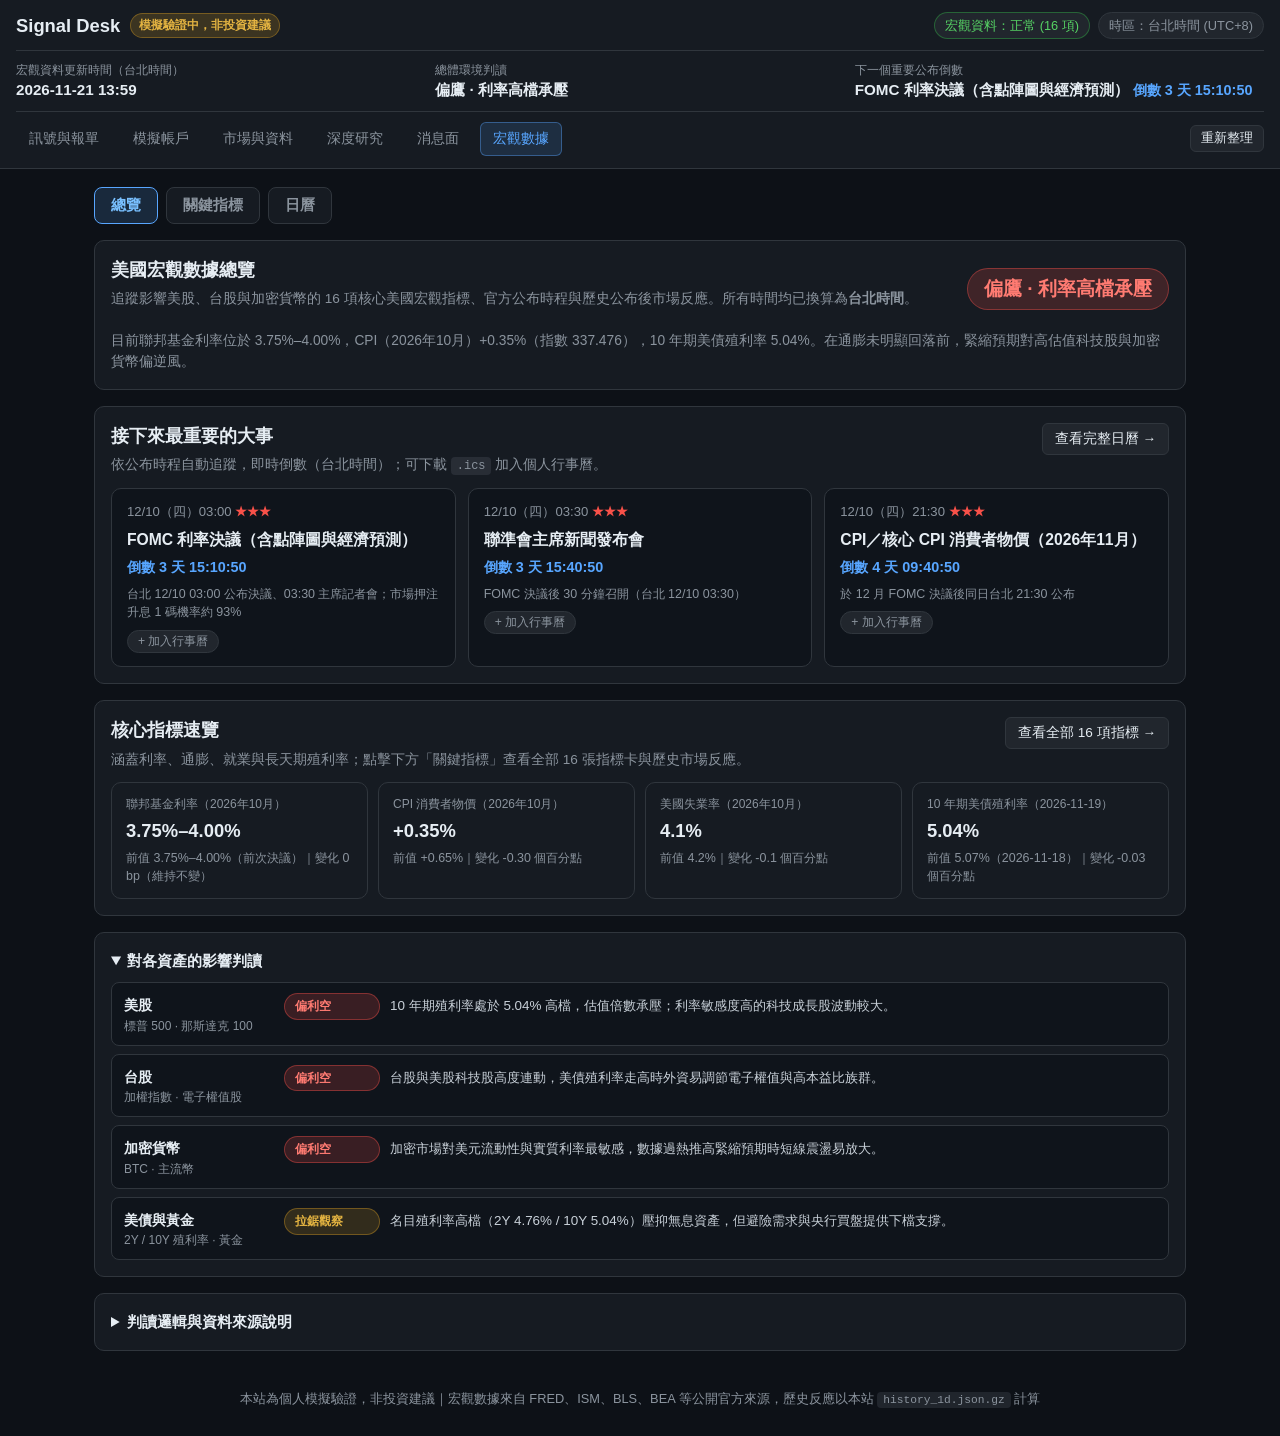
==== macro.html @ 31f98eb2 "feat(news): add trading news & on-chain/derivatives digest (#/news, v=20261121e)" ====
<!DOCTYPE html>
<html lang="zh-Hant">
<head>
  <meta charset="UTF-8" />
  <meta name="viewport" content="width=device-width, initial-scale=1.0" />
  <title>宏觀數據｜Signal Desk 報單網站</title>
  <link rel="stylesheet" href="./assets/style.css?v=20261121e" />
</head>
<body>
  <header class="topbar">
    <div class="topbar-row">
      <div class="brand">
        <a href="./index.html#/wall" class="brand-title">Signal Desk</a>
        <span class="badge badge-warn">模擬驗證中，非投資建議</span>
      </div>
      <div class="status-lights">
        <span id="macro-data-light" class="light light-neutral">宏觀資料：讀取中</span>
        <span class="light light-neutral">時區：台北時間 (UTC+8)</span>
      </div>
    </div>
    <div class="topbar-metrics">
      <div class="metric">
        <span class="metric-label">宏觀資料更新時間（台北時間）</span>
        <span id="macro-updated-at" class="metric-value">--</span>
      </div>
      <div class="metric">
        <span class="metric-label">總體環境判讀</span>
        <span id="macro-top-stance" class="metric-value">--</span>
      </div>
      <div class="metric">
        <span class="metric-label">下一個重要公布倒數</span>
        <span id="macro-top-next" class="metric-value">--</span>
      </div>
    </div>
    <nav class="main-nav" aria-label="主導覽">
      <a href="./index.html#/wall" class="nav-link">訊號與報單</a>
      <a href="./index.html#/account" class="nav-link">模擬帳戶</a>
      <a href="./index.html#/data" class="nav-link">市場與資料</a>
      <a href="./index.html#/research" class="nav-link">深度研究</a>
      <a href="./index.html#/news" class="nav-link">消息面</a>
      <a href="./macro.html" class="nav-link active">宏觀數據</a>
      <button id="macro-refresh-btn" class="btn btn-sm" type="button">重新整理</button>
    </nav>
  </header>

  <main class="container">
    <section id="macro-error-box" class="error-box hidden"></section>
    <section id="macro-updating-banner" class="alert-banner hidden"></section>

    <div class="macro-subtabs" id="macro-subtabs" role="tablist" aria-label="宏觀數據分頁">
      <button class="macro-subtab active" role="tab" data-macro-tab="overview" aria-selected="true" type="button">總覽</button>
      <button class="macro-subtab" role="tab" data-macro-tab="data" aria-selected="false" type="button">關鍵指標</button>
      <button class="macro-subtab" role="tab" data-macro-tab="calendar" aria-selected="false" type="button">日曆</button>
    </div>

    <!-- ================= 分頁 1：總覽 ================= -->
    <section id="macro-view-overview" class="macro-tab-view">
      <section class="card">
        <div class="macro-hero-stance">
          <div>
            <h1>美國宏觀數據總覽</h1>
            <p class="subtitle">追蹤影響美股、台股與加密貨幣的 16 項核心美國宏觀指標、官方公布時程與歷史公布後市場反應。所有時間均已換算為<strong>台北時間</strong>。</p>
          </div>
          <span id="macro-stance-badge" class="macro-pill-tag macro-stance-xl neut">讀取中</span>
        </div>
        <p id="macro-stance-desc" class="muted" style="margin:0;">正在載入最新宏觀數據...</p>
      </section>

      <section class="card">
        <div class="section-header">
          <div>
            <h2>接下來最重要的大事</h2>
            <p class="subtitle">依公布時程自動追蹤，即時倒數（台北時間）；可下載 <code>.ics</code> 加入個人行事曆。</p>
          </div>
          <button type="button" class="btn" id="macro-goto-calendar">查看完整日曆 →</button>
        </div>
        <div id="macro-overview-next-grid" class="macro-next-grid">
          <div class="empty-state">載入中...</div>
        </div>
      </section>

      <section class="card">
        <div class="section-header">
          <div>
            <h2>核心指標速覽</h2>
            <p class="subtitle">涵蓋利率、通膨、就業與長天期殖利率；點擊下方「關鍵指標」查看全部 16 張指標卡與歷史市場反應。</p>
          </div>
          <button type="button" class="btn" id="macro-goto-data">查看全部 16 項指標 →</button>
        </div>
        <div id="macro-overview-stats" class="summary-grid"></div>
      </section>

      <section class="card">
        <details class="macro-fold" open>
          <summary>對各資產的影響判讀</summary>
          <div id="macro-asset-impacts" class="macro-asset-list"></div>
        </details>
      </section>

      <section class="card">
        <details class="macro-fold">
          <summary>判讀邏輯與資料來源說明</summary>
          <div style="margin-top:10px; font-size:0.86rem; color:#c9d1d9; line-height:1.65;">
            <p style="margin:0 0 8px;">本頁紅／綠顏色邏輯與 <code>pandatracing</code> 一致：對風險資產（美股、台股、加密貨幣）而言，<strong>🔴 代表偏熱／偏鷹（升息或高利率壓力，偏利空）</strong>、<strong>🟢 代表溫和降溫／偏鴿（偏利多）</strong>、🟡 代表中性；市場漲跌幅統計表則維持 <strong>綠漲、紅跌</strong>。</p>
            <p style="margin:0 0 8px;">實際值由 GitHub Actions 每日更新（<code>daily.yml</code>），取自免 API Key 公開來源：FRED（聖路易斯聯儲 CSV）與 TradingEconomics 公開頁面（ISM PMI）；歷史市場反應使用本站 <code>data</code> 分支 <code>history_1d.json.gz</code> 約 10 年日線計算，不另抓外部行情。</p>
            <p style="margin:0;">預期值僅於具有可靠公開出處（TradingEconomics、Investing.com、WSJ、路透／道瓊調查、CME FedWatch）時顯示；無可靠來源者一律標示「無可靠預期值」，並改用「高於／低於前值」進行比較與統計。</p>
          </div>
        </details>
      </section>
    </section>

    <!-- ================= 分頁 2：關鍵指標 ================= -->
    <section id="macro-view-data" class="macro-tab-view hidden">
      <nav class="macro-jump-nav" aria-label="指標分類快速跳轉">
        <a href="#macro-sec-rates">利率（3）</a>
        <a href="#macro-sec-inflation">通膨（5）</a>
        <a href="#macro-sec-jobs">就業（4）</a>
        <a href="#macro-sec-growth">成長（4）</a>
      </nav>

      <section class="card" id="macro-sec-rates">
        <h2>利率（3 項）</h2>
        <p class="subtitle">聯邦基金利率目標區間與 2 年期／10 年期美債殖利率，決定全市場無風險資金成本與估值折現率。</p>
        <div id="macro-grid-rates" class="macro-card-grid"></div>
      </section>

      <section class="card" id="macro-sec-inflation">
        <h2>通膨（5 項）</h2>
        <p class="subtitle">CPI、核心 CPI、PCE、核心 PCE 與 PPI；走勢圖顯示近 24 個月環比 %，數字越接近 0 代表漲勢越收斂。</p>
        <div id="macro-grid-inflation" class="macro-card-grid"></div>
      </section>

      <section class="card" id="macro-sec-jobs">
        <h2>就業（4 項）</h2>
        <p class="subtitle">非農就業新增、失業率、平均時薪與每週初領失業金人數；高利率環境關注就業是否「有序降溫」。</p>
        <div id="macro-grid-jobs" class="macro-card-grid"></div>
      </section>

      <section class="card" id="macro-sec-growth">
        <h2>成長（4 項）</h2>
        <p class="subtitle">GDP 年化季增率、ISM 製造業／服務業 PMI 與零售銷售，衡量美國內需動能與景氣溫度。</p>
        <div id="macro-grid-growth" class="macro-card-grid"></div>
      </section>
    </section>

    <!-- ================= 分頁 3：日曆 ================= -->
    <section id="macro-view-calendar" class="macro-tab-view hidden">
      <div id="macro-cal-hero" class="macro-cal-hero">
        <div>
          <div class="macro-cal-hero-k">下一個重要公布事件（台北時間）</div>
          <div class="macro-cal-hero-title">載入中...</div>
          <div class="muted">載入中...</div>
        </div>
      </div>

      <section class="card">
        <div class="macro-cal-controls">
          <div class="macro-seg" id="macro-cal-range-tabs" role="group" aria-label="未來公布區間">
            <button type="button" class="macro-seg-btn active" data-range="week2">本週與下週</button>
            <button type="button" class="macro-seg-btn" data-range="this_week">本週</button>
            <button type="button" class="macro-seg-btn" data-range="next_week">下週</button>
            <button type="button" class="macro-seg-btn" data-range="60d">未來 60 天</button>
          </div>
          <div class="macro-cal-selects">
            <select id="macro-cal-stars" aria-label="重要程度篩選">
              <option value="3" selected>僅顯示 ★★★（預設）</option>
              <option value="all">全部重要程度</option>
            </select>
            <select id="macro-cal-indicator" aria-label="指標篩選">
              <option value="all" selected>全部指標</option>
            </select>
          </div>
        </div>
      </section>

      <section class="card">
        <div class="section-header">
          <div>
            <h2>即將公布（<span id="macro-cal-up-label">本週與下週</span>）</h2>
            <p class="subtitle">預設只顯示「本週」與「下週」的 ★★★ 重要事件，避免一次展開 60 天造成資訊過載；可用上方分段按鈕切換。</p>
          </div>
          <span id="macro-cal-up-count" class="badge badge-warn">0 筆</span>
        </div>
        <div id="macro-cal-upcoming-list" class="macro-cal-list"></div>
      </section>

      <section class="card">
        <div class="section-header">
          <div>
            <h2>已公布紀錄（<span id="macro-cal-past-label">最近 7 天</span>）</h2>
            <p class="subtitle">預設只列最近 7 天，每筆精簡顯示實際 vs 預期／前值與那指／台股／BTC 反應色塊；點一下可展開細節，或用右側選單往前翻最多一年。</p>
          </div>
          <div class="macro-cal-selects">
            <select id="macro-cal-past-month" aria-label="過去月份篩選">
              <option value="recent7" selected>最近 7 天（預設）</option>
            </select>
          </div>
        </div>
        <div id="macro-cal-past-list" class="macro-cal-list"></div>
      </section>

      <section class="card">
        <div class="note-box" style="margin-top:0;">
          <strong>台北時間與美國冬令／夏令時換算說明：</strong>
          <ul style="margin:6px 0 0; padding-left:18px;">
            <li><strong>美國夏令時（EDT，3 月第 2 個週日～11 月第 1 個週日）：</strong>美東 08:30 ＝ 台北 <strong>20:30</strong>；美東 10:00 ＝ 台北 <strong>22:00</strong>；FOMC 美東 14:00 ＝ 台北次日 <strong>02:00</strong>。</li>
            <li><strong>美國冬令時（EST，11 月第 1 個週日～次年 3 月第 2 個週日）：</strong>美東 08:30 ＝ 台北 <strong>21:30</strong>；美東 10:00 ＝ 台北 <strong>23:00</strong>；FOMC 美東 14:00 ＝ 台北次日 <strong>03:00</strong>。</li>
            <li>本頁時程由 <code>config/macro_calendar.yaml</code> 依 BLS、BEA、聯準會 FOMC、普查局、勞工部與 ISM 官方時程自動轉換，完整處理冬令／夏令切換。</li>
          </ul>
        </div>
      </section>
    </section>
  </main>

  <!-- ================= 彈窗：過去最多 24 次公布後市場怎麼走 ================= -->
  <div id="macro-hist-modal-backdrop" class="macro-modal-backdrop hidden" role="presentation">
    <div class="macro-modal" role="dialog" aria-modal="true" aria-labelledby="macro-hist-modal-title">
      <div class="macro-modal-head">
        <div id="macro-hist-modal-title" class="macro-modal-title">過去公布後市場怎麼走</div>
        <button id="macro-hist-modal-close" class="macro-modal-close" type="button" aria-label="關閉">✕</button>
      </div>
      <div id="macro-hist-modal-body" class="macro-modal-body"></div>
    </div>
  </div>

  <footer class="footer">
    本站為個人模擬驗證，非投資建議｜宏觀數據來自 FRED、ISM、BLS、BEA 等公開官方來源，歷史反應以本站 <code>history_1d.json.gz</code> 計算
  </footer>

  <script src="./assets/config.js?v=20261121e"></script>
  <script src="./assets/macro.js?v=20261121e"></script>
</body>
</html>
---- assets/style.css ----
:root {
  --bg: #0d1117;
  --surface: #161b22;
  --border: #30363d;
  --text: #e6edf3;
  --muted: #8b949e;
  --ok: #2ea043;
  --warn: #d29922;
  --danger: #f85149;
  --accent: #58a6ff;
}

* {
  box-sizing: border-box;
}

body {
  margin: 0;
  font-family: -apple-system, BlinkMacSystemFont, "Segoe UI", "Noto Sans TC", sans-serif;
  background-color: var(--bg);
  color: var(--text);
  line-height: 1.5;
}

code {
  background: rgba(110, 118, 129, 0.2);
  padding: 2px 6px;
  border-radius: 4px;
  font-size: 0.88em;
}

.topbar {
  background: var(--surface);
  border-bottom: 1px solid var(--border);
  padding: 12px 16px;
  position: sticky;
  top: 0;
  z-index: 10;
}

.topbar-row {
  display: flex;
  flex-wrap: wrap;
  justify-content: space-between;
  align-items: center;
  gap: 10px;
}

.brand {
  display: flex;
  align-items: center;
  gap: 10px;
  flex-wrap: wrap;
}

.brand-title {
  font-size: 1.15rem;
  font-weight: 700;
}

.badge {
  display: inline-block;
  padding: 2px 8px;
  border-radius: 999px;
  font-size: 0.78rem;
  font-weight: 600;
}

.badge-warn {
  background: rgba(210, 153, 34, 0.2);
  color: #e3b341;
  border: 1px solid rgba(210, 153, 34, 0.4);
}

.status-lights {
  display: flex;
  flex-wrap: wrap;
  gap: 8px;
}

.light {
  font-size: 0.8rem;
  padding: 3px 10px;
  border-radius: 999px;
  border: 1px solid var(--border);
  background: #21262d;
}

.light-ok {
  border-color: rgba(46, 160, 67, 0.5);
  color: #56d364;
}

.light-warn {
  border-color: rgba(210, 153, 34, 0.5);
  color: #e3b341;
}

.light-danger {
  border-color: rgba(248, 81, 73, 0.5);
  color: #ff7b72;
}

.light-neutral {
  color: var(--muted);
}

.topbar-metrics {
  display: grid;
  grid-template-columns: repeat(auto-fit, minmax(150px, 1fr));
  gap: 10px;
  margin-top: 10px;
  padding-top: 10px;
  border-top: 1px solid var(--border);
}

.metric {
  display: flex;
  flex-direction: column;
}

.metric-label {
  font-size: 0.75rem;
  color: var(--muted);
}

.metric-value {
  font-size: 0.95rem;
  font-weight: 600;
}

.alert-banner {
  margin-top: 10px;
  padding: 8px 12px;
  border-radius: 6px;
  background: rgba(210, 153, 34, 0.15);
  border: 1px solid rgba(210, 153, 34, 0.4);
  color: #e3b341;
  font-size: 0.88rem;
}

.alert-danger {
  background: rgba(248, 81, 73, 0.15);
  border-color: rgba(248, 81, 73, 0.4);
  color: #ff7b72;
}

.hidden {
  display: none !important;
}

.container {
  max-width: 1120px;
  margin: 18px auto;
  padding: 0 14px;
  display: flex;
  flex-direction: column;
  gap: 16px;
}

.card {
  background: var(--surface);
  border: 1px solid var(--border);
  border-radius: 10px;
  padding: 16px;
}

.section-header {
  display: flex;
  justify-content: space-between;
  align-items: flex-start;
  gap: 12px;
  flex-wrap: wrap;
}

h1, h2 {
  margin: 0 0 6px 0;
  font-size: 1.1rem;
}

.subtitle {
  margin: 0 0 12px 0;
  font-size: 0.85rem;
  color: var(--muted);
}

.btn {
  background: #21262d;
  color: var(--text);
  border: 1px solid var(--border);
  border-radius: 6px;
  padding: 6px 12px;
  font-size: 0.85rem;
  cursor: pointer;
}

.btn:hover {
  border-color: var(--accent);
}

.filter-tabs,
.tabs {
  display: flex;
  gap: 8px;
  flex-wrap: wrap;
  margin-bottom: 12px;
}

.account-subtabs {
  margin-bottom: 14px;
}

.tab {
  display: inline-flex;
  align-items: center;
  text-decoration: none;
  background: transparent;
  color: var(--muted);
  border: 1px solid var(--border);
  border-radius: 6px;
  padding: 5px 12px;
  font-size: 0.85rem;
  cursor: pointer;
}

.tab.active {
  background: rgba(88, 166, 255, 0.15);
  color: var(--accent);
  border-color: var(--accent);
}

.table-wrap {
  overflow-x: auto;
}

.data-table {
  width: 100%;
  border-collapse: collapse;
  font-size: 0.86rem;
}

.data-table th,
.data-table td {
  padding: 9px 10px;
  border-bottom: 1px solid var(--border);
  text-align: left;
  white-space: nowrap;
}

.data-table th {
  color: var(--muted);
  font-weight: 600;
}

.pill {
  display: inline-block;
  padding: 2px 7px;
  border-radius: 4px;
  font-size: 0.76rem;
  font-weight: 600;
}

.pill-ok {
  background: rgba(46, 160, 67, 0.2);
  color: #56d364;
}

.pill-warn {
  background: rgba(210, 153, 34, 0.2);
  color: #e3b341;
}

.pill-fail {
  background: rgba(248, 81, 73, 0.2);
  color: #ff7b72;
}

.pill-live {
  background: rgba(88, 166, 255, 0.16);
  color: #79c0ff;
}

.chg-up {
  color: #56d364;
  font-weight: 600;
}

.chg-down {
  color: #ff7b72;
  font-weight: 600;
}

.error-box {
  background: rgba(248, 81, 73, 0.12);
  border: 1px solid rgba(248, 81, 73, 0.45);
  color: #ff7b72;
  padding: 12px 14px;
  border-radius: 8px;
  font-size: 0.9rem;
}

.muted {
  color: var(--muted);
  font-size: 0.86rem;
}

.center {
  text-align: center !important;
}

.footer {
  text-align: center;
  color: var(--muted);
  font-size: 0.8rem;
  padding: 20px 14px 28px;
}

.brand-title {
  color: var(--text);
  text-decoration: none;
}

.main-nav {
  display: flex;
  flex-wrap: wrap;
  align-items: center;
  gap: 8px;
  margin-top: 10px;
  padding-top: 10px;
  border-top: 1px solid var(--border);
}

.nav-link {
  color: var(--muted);
  text-decoration: none;
  padding: 5px 12px;
  border-radius: 6px;
  font-size: 0.88rem;
  border: 1px solid transparent;
}

.nav-link.active {
  color: var(--accent);
  background: rgba(88, 166, 255, 0.14);
  border-color: rgba(88, 166, 255, 0.4);
}

.btn-sm {
  margin-left: auto;
  padding: 4px 10px;
  font-size: 0.8rem;
}

.summary-grid {
  display: grid;
  grid-template-columns: repeat(auto-fit, minmax(150px, 1fr));
  gap: 10px;
}

.summary-card {
  background: var(--surface);
  border: 1px solid var(--border);
  border-radius: 10px;
  padding: 12px 14px;
  display: flex;
  flex-direction: column;
  gap: 4px;
}

.summary-val {
  font-size: 1.15rem;
  font-weight: 700;
}

.filter-controls {
  display: flex;
  flex-wrap: wrap;
  gap: 8px;
  margin-bottom: 14px;
}

.filter-controls select,
.filter-controls input {
  background: var(--bg);
  color: var(--text);
  border: 1px solid var(--border);
  border-radius: 6px;
  padding: 6px 10px;
  font-size: 0.85rem;
}

.signal-grid {
  display: grid;
  grid-template-columns: repeat(auto-fill, minmax(310px, 1fr));
  gap: 14px;
  align-items: start;
}

.signal-card {
  background: #0f141b;
  border: 1px solid var(--border);
  border-radius: 10px;
  padding: 14px;
  display: flex;
  flex-direction: column;
  gap: 10px;
}

.signal-card-head {
  display: flex;
  justify-content: space-between;
  align-items: flex-start;
  gap: 8px;
}

.signal-card-title {
  font-size: 1rem;
  font-weight: 700;
}

.signal-card-compact {
  cursor: pointer;
  display: flex;
  flex-direction: column;
  gap: 8px;
}

.signal-compact-head {
  display: flex;
  justify-content: space-between;
  align-items: flex-start;
  gap: 8px;
  flex-wrap: wrap;
}

.signal-compact-title {
  display: flex;
  align-items: center;
  flex-wrap: wrap;
  gap: 6px;
  font-size: 1rem;
  font-weight: 700;
}

.signal-compact-badges {
  display: flex;
  align-items: center;
  flex-wrap: wrap;
  gap: 6px;
}

.signal-compact-reason {
  font-size: 0.84rem;
  line-height: 1.45;
  word-break: break-word;
}

.signal-compact-kv {
  display: grid;
  grid-template-columns: 1fr 1fr;
  gap: 6px 10px;
  font-size: 0.85rem;
}

.signal-compact-kv-wide {
  grid-column: 1 / -1;
}

.signal-card-details {
  display: none;
  flex-direction: column;
  gap: 10px;
  padding-top: 10px;
  border-top: 1px dashed var(--border);
}

.signal-card.expanded .signal-card-details {
  display: flex;
}

.pill-neutral {
  background: rgba(139, 148, 158, 0.16);
  color: var(--muted);
  border: 1px solid rgba(139, 148, 158, 0.35);
}

.signal-kv {
  display: grid;
  grid-template-columns: 1fr 1fr;
  gap: 6px 10px;
  font-size: 0.83rem;
}

.live-box {
  background: rgba(88, 166, 255, 0.08);
  border: 1px solid rgba(88, 166, 255, 0.25);
  border-radius: 8px;
  padding: 8px 10px;
  font-size: 0.82rem;
}

.card-actions {
  display: flex;
  gap: 8px;
  flex-wrap: wrap;
  margin-top: 4px;
}

.btn-primary {
  background: rgba(88, 166, 255, 0.18);
  border-color: rgba(88, 166, 255, 0.5);
  color: #79c0ff;
  text-decoration: none;
  display: inline-flex;
  align-items: center;
}

.empty-state {
  grid-column: 1 / -1;
  text-align: center;
  color: var(--muted);
  padding: 28px 14px;
  border: 1px dashed var(--border);
  border-radius: 8px;
}

.chart-container {
  width: 100%;
  height: 360px;
  border: 1px solid var(--border);
  border-radius: 8px;
  overflow: hidden;
  background: #0d1117;
}

.timeline {
  list-style: none;
  padding: 0;
  margin: 0;
  display: flex;
  flex-direction: column;
  gap: 10px;
}

.timeline-item {
  border-left: 2px solid var(--accent);
  padding-left: 12px;
  font-size: 0.86rem;
}

@media (max-width: 640px) {
  .main-nav {
    flex-wrap: nowrap;
    overflow-x: auto;
    -webkit-overflow-scrolling: touch;
    scrollbar-width: none;
  }
  .main-nav::-webkit-scrollbar {
    display: none;
  }
  .main-nav .nav-link,
  .main-nav .btn-sm {
    flex: 0 0 auto;
    white-space: nowrap;
  }
  .signal-grid,
  .simple-grid {
    grid-template-columns: 1fr;
  }
  .signal-kv,
  .signal-compact-kv {
    grid-template-columns: 1fr;
  }
  .chart-container {
    height: 280px;
  }
  .data-table.mobile-cards,
  .data-table.mobile-cards tbody {
    display: block;
    width: 100%;
  }
  .data-table.mobile-cards thead {
    display: none;
  }
  .data-table.mobile-cards tr {
    display: block;
    border: 1px solid var(--border);
    border-radius: 8px;
    padding: 10px 12px;
    margin-bottom: 10px;
    background: #0f141b;
  }
  .data-table.mobile-cards td {
    display: flex;
    justify-content: space-between;
    align-items: flex-start;
    gap: 10px;
    white-space: normal;
    text-align: right;
    border-bottom: 1px dashed rgba(48, 54, 61, 0.5);
    padding: 6px 0;
    word-break: break-word;
  }
  .data-table.mobile-cards td:last-child {
    border-bottom: none;
  }
  .data-table.mobile-cards td::before {
    content: attr(data-label);
    color: var(--muted);
    font-weight: 600;
    text-align: left;
    flex-shrink: 0;
  }
  .data-table.mobile-cards td[colspan] {
    display: block;
    text-align: center;
  }
  .data-table.mobile-cards td[colspan]::before {
    display: none;
  }
}

.watch-summary-bar {
  display: flex;
  flex-wrap: wrap;
  gap: 8px;
  margin-bottom: 12px;
}

.watch-chip {
  background: #21262d;
  color: var(--text);
  border: 1px solid var(--border);
  border-radius: 999px;
  padding: 4px 10px;
  font-size: 0.8rem;
  cursor: pointer;
}

.watch-chip.active {
  background: rgba(88, 166, 255, 0.18);
  border-color: var(--accent);
  color: #79c0ff;
  font-weight: 600;
}

.watch-more-wrap {
  margin-top: 12px;
  text-align: center;
}

.bt-details summary {
  cursor: pointer;
  color: var(--accent);
  font-size: 0.84rem;
}

.bt-details-body {
  margin-top: 6px;
  font-size: 0.8rem;
  color: var(--muted);
  white-space: normal;
  line-height: 1.5;
}

.meter-grid {
  display: grid;
  grid-template-columns: repeat(auto-fit, minmax(220px, 1fr));
  gap: 12px;
}

.meter-card {
  background: #0f141b;
  border: 1px solid var(--border);
  border-radius: 8px;
  padding: 12px;
}

.meter-head {
  display: flex;
  justify-content: space-between;
  font-size: 0.84rem;
  margin-bottom: 6px;
}

.meter-bar {
  width: 100%;
  height: 8px;
  background: #21262d;
  border-radius: 999px;
  overflow: hidden;
}

.meter-fill {
  height: 100%;
  background: var(--accent);
  transition: width 0.2s ease;
}

.meter-fill.warn {
  background: var(--warn);
}

.meter-fill.danger {
  background: var(--danger);
}

.simple-grid {
  display: grid;
  grid-template-columns: repeat(auto-fill, minmax(320px, 1fr));
  gap: 14px;
}

.simple-card {
  background: #0f141b;
  border: 1px solid var(--border);
  border-radius: 10px;
  padding: 14px 16px;
  display: flex;
  flex-direction: column;
  gap: 6px;
  font-size: 0.9rem;
}

.simple-card-line {
  line-height: 1.5;
  word-break: break-word;
}

.btn-xs {
  padding: 2px 9px;
  font-size: 0.78rem;
  line-height: 1.4;
  flex-shrink: 0;
}

.open-now-head {
  display: flex;
  justify-content: space-between;
  align-items: flex-start;
  gap: 8px;
  margin-bottom: 2px;
}

.open-now-product {
  display: flex;
  flex-wrap: wrap;
  align-items: center;
  gap: 6px;
  font-size: 1rem;
  font-weight: 700;
}

.open-now-strategy {
  font-size: 0.78rem;
  font-weight: 400;
  color: var(--muted);
}

.open-now-live {
  font-size: 0.8rem;
  margin-left: 6px;
}

.open-now-history {
  margin-top: 4px;
  padding-top: 6px;
  border-top: 1px dashed var(--border);
  font-size: 0.8rem;
  line-height: 1.45;
  color: var(--muted);
}

.simple-open-disclaimer {
  margin: 12px 0 0 0;
  font-size: 0.8rem;
}

.simple-tp-explainer {
  padding: 12px 16px;
}

.simple-tp-summary {
  cursor: pointer;
  font-size: 1rem;
  font-weight: 700;
  color: var(--text);
  list-style-position: inside;
}

.simple-tp-body {
  margin-top: 10px;
  font-size: 0.88rem;
  color: var(--text);
  line-height: 1.65;
}

.simple-tp-body p {
  margin: 0 0 6px 0;
}

.simple-tp-body ul {
  margin: 0;
  padding-left: 20px;
  display: flex;
  flex-direction: column;
  gap: 4px;
}

/* 短線策略研究分頁樣式 */
.badge-danger {
  background: rgba(248, 81, 73, 0.18);
  color: #ff7b72;
  border: 1px solid rgba(248, 81, 73, 0.4);
}

.badge-ok {
  background: rgba(46, 160, 67, 0.18);
  color: #56d364;
  border: 1px solid rgba(46, 160, 67, 0.4);
}

.callout-takeaway {
  background: rgba(88, 166, 255, 0.1);
  border-left: 4px solid var(--accent);
  padding: 14px 18px;
  border-radius: 6px;
  margin: 16px 0;
  font-size: 1.05rem;
  line-height: 1.6;
}

.callout-takeaway p {
  margin: 0;
}

.research-section {
  margin-top: 24px;
  padding-top: 16px;
  border-top: 1px solid var(--border);
}

.research-section h2 {
  font-size: 1.15rem;
  margin-bottom: 8px;
  color: var(--text);
}

.research-section h3 {
  font-size: 1.02rem;
  margin: 18px 0 6px;
  color: var(--text);
}

.research-strat-list {
  padding-left: 20px;
  line-height: 1.8;
  margin: 10px 0;
}

.metrics-explainer {
  background: var(--surface);
  border: 1px solid var(--border);
  border-radius: 6px;
  padding: 12px 16px;
  margin: 14px 0;
}

.metrics-explainer h4 {
  margin: 0 0 8px 0;
  font-size: 0.95rem;
  color: #e3b341;
}

.metrics-explainer ul {
  margin: 0;
  padding-left: 18px;
  font-size: 0.88rem;
  line-height: 1.6;
}

.pf-val {
  display: inline-block;
  padding: 2px 6px;
  border-radius: 4px;
  font-variant-numeric: tabular-nums;
}

.pf-fail {
  color: #ff7b72;
  background: rgba(248, 81, 73, 0.14);
  font-weight: 600;
}

.pf-pass {
  color: #56d364;
  background: rgba(46, 160, 67, 0.14);
  font-weight: 600;
}

.quote-callout {
  background: rgba(210, 153, 34, 0.1);
  border-left: 4px solid var(--warn);
  padding: 12px 16px;
  border-radius: 4px;
  margin: 14px 0;
  font-style: italic;
  font-size: 1rem;
  color: #e3b341;
}

.quote-callout p {
  margin: 0;
}

.note-box {
  background: rgba(110, 118, 129, 0.12);
  border: 1px solid var(--border);
  padding: 10px 14px;
  border-radius: 6px;
  margin-top: 12px;
  font-size: 0.88rem;
  line-height: 1.5;
}

.highlight-row {
  background: rgba(88, 166, 255, 0.08);
  font-weight: 600;
}

.round1-details {
  margin: 20px 0 10px;
  padding: 12px 16px;
  background: var(--surface);
  border: 1px solid var(--border);
  border-radius: 6px;
}

.round1-details summary {
  cursor: pointer;
  font-size: 0.92rem;
  color: var(--accent);
  padding: 4px 0;
}

.round1-details[open] summary {
  margin-bottom: 12px;
}

.learnings-list {
  padding-left: 20px;
  line-height: 1.8;
  margin: 12px 0;
}

.learnings-list li {
  margin-bottom: 8px;
}

.disclaimer-box {
  background: rgba(248, 81, 73, 0.06);
  border: 1px solid rgba(248, 81, 73, 0.25);
  border-radius: 6px;
  padding: 14px 16px;
  margin-top: 24px;
}

.disclaimer-box p {
  margin: 0;
  font-size: 0.88rem;
}

.github-links {
  display: flex;
  flex-wrap: wrap;
  gap: 12px;
  margin-top: 10px;
}

.ext-link {
  color: var(--accent);
  text-decoration: none;
  font-size: 0.88rem;
}

.ext-link:hover {
  text-decoration: underline;
}

/* 深度研究 (In-Depth Research) */
.table-wrap, .table-responsive {
  overflow-x: auto;
  -webkit-overflow-scrolling: touch;
}

.research-toc {
  display: grid;
  grid-template-columns: repeat(auto-fit, minmax(320px, 1fr));
  gap: 16px;
  margin: 16px 0 24px;
}

.research-toc-card {
  background: var(--surface);
  border: 1px solid var(--border);
  border-radius: 8px;
  padding: 16px 18px;
  cursor: pointer;
  transition: transform 0.15s ease, border-color 0.15s ease;
  display: flex;
  flex-direction: column;
  justify-content: space-between;
}

.research-toc-card:hover {
  transform: translateY(-2px);
  border-color: var(--accent);
}

.toc-card-header {
  display: flex;
  justify-content: space-between;
  align-items: center;
  margin-bottom: 8px;
}

.toc-num {
  font-size: 0.8rem;
  font-weight: 600;
  color: var(--accent);
}

.toc-title {
  margin: 0 0 8px;
  font-size: 1.05rem;
  line-height: 1.4;
  color: var(--text);
}

.toc-takeaway {
  font-size: 0.88rem;
  color: var(--muted);
  line-height: 1.5;
  margin: 0 0 12px;
  flex-grow: 1;
}

.toc-action {
  font-size: 0.82rem;
  color: var(--accent);
  font-weight: 600;
}

.research-article {
  margin-bottom: 28px;
}

.article-header {
  user-select: none;
}

.article-header-actions {
  display: flex;
  align-items: center;
  gap: 10px;
}

.article-toggle-btn {
  cursor: pointer;
}

.article-body.collapsed {
  display: none;
}

.takeaway-pill {
  display: inline-block;
  background: rgba(88, 166, 255, 0.12);
  border-left: 3px solid var(--accent);
  padding: 8px 12px;
  border-radius: 4px;
  font-size: 0.88rem;
  margin: 8px 0;
}

.text-success {
  color: #56d364;
}

.text-danger {
  color: #ff7b72;
}

.matrix-cell {
  text-align: center;
  line-height: 1.35;
  padding: 8px 6px;
  vertical-align: middle;
}

.matrix-cell.pass-high {
  background: rgba(46, 160, 67, 0.08);
}

.matrix-cell.bust-high {
  background: rgba(248, 81, 73, 0.08);
}

.matrix-pass {
  font-weight: 600;
  font-size: 0.95rem;
  display: block;
}

.matrix-bust {
  font-size: 0.82rem;
  display: block;
}

.matrix-days {
  font-size: 0.8rem;
  color: var(--muted);
  display: block;
}

/* 技術分析展開面板（#/data 市場與資料頁） - 3 秒看懂重構 */
tr.instrument-row {
  cursor: pointer;
  transition: background 0.15s ease;
}

tr.instrument-row:hover {
  background: rgba(88, 166, 255, 0.06);
}

tr.instrument-row.ta-expanded {
  background: rgba(88, 166, 255, 0.12);
}

tr.ta-detail-row > td.ta-detail-cell {
  padding: 14px 16px;
  background: #090d13;
  border-bottom: 2px solid var(--accent);
  white-space: normal;
  text-align: left;
}

.ta-panel {
  display: flex;
  flex-direction: column;
  gap: 14px;
}

/* 桌面版左右並排，手機上下堆疊 */
.ta-top-grid {
  display: grid;
  grid-template-columns: 1fr;
  gap: 14px;
}

@media (min-width: 860px) {
  .ta-top-grid {
    grid-template-columns: 0.9fr 1.1fr;
    align-items: stretch;
  }
}

/* 第 1 層：重點卡 */
.ta-hero-card {
  background: #111722;
  border: 1px solid rgba(88, 166, 255, 0.25);
  border-radius: 10px;
  padding: 14px 16px;
  display: flex;
  flex-direction: column;
  gap: 12px;
  justify-content: space-between;
}

.ta-hero-badges-row {
  display: flex;
  flex-wrap: wrap;
  justify-content: space-between;
  align-items: center;
  gap: 10px;
  border-bottom: 1px solid rgba(48, 54, 61, 0.6);
  padding-bottom: 10px;
}

.ta-trend-badge {
  display: inline-flex;
  align-items: center;
  gap: 6px;
  padding: 6px 14px;
  border-radius: 6px;
  font-size: 1.15rem;
  font-weight: 800;
  letter-spacing: 0.5px;
}

.ta-trend-up {
  background: rgba(46, 160, 67, 0.22);
  color: #3fb950;
  border: 1px solid rgba(46, 160, 67, 0.5);
}

.ta-trend-down {
  background: rgba(248, 81, 73, 0.22);
  color: #f85149;
  border: 1px solid rgba(248, 81, 73, 0.5);
}

.ta-trend-flat {
  background: rgba(139, 148, 158, 0.18);
  color: #8b949e;
  border: 1px solid rgba(139, 148, 158, 0.4);
}

.ta-hero-sub-badges {
  display: inline-flex;
  flex-wrap: wrap;
  align-items: center;
  gap: 6px;
}

.ta-sq-badge {
  padding: 4px 8px;
  border-radius: 4px;
  font-size: 0.78rem;
  font-weight: 600;
}

.ta-sq-squeeze {
  background: rgba(210, 153, 34, 0.22);
  color: #e3b341;
  border: 1px solid rgba(210, 153, 34, 0.5);
}

.ta-sq-expand {
  background: rgba(219, 109, 40, 0.22);
  color: #f0883e;
  border: 1px solid rgba(219, 109, 40, 0.5);
}

.ta-sq-normal {
  background: rgba(139, 148, 158, 0.14);
  color: #8b949e;
  border: 1px solid rgba(139, 148, 158, 0.3);
}

.ta-pattern-badge {
  display: inline-flex;
  align-items: center;
  gap: 4px;
  padding: 4px 8px;
  border-radius: 4px;
  font-size: 0.78rem;
  font-weight: 600;
  background: rgba(88, 166, 255, 0.12);
  color: #79c0ff;
  border: 1px solid rgba(88, 166, 255, 0.3);
}

.ta-ref-tag {
  font-size: 0.68rem;
  padding: 1px 4px;
  border-radius: 3px;
  background: rgba(88, 166, 255, 0.25);
  color: #c9d1d9;
}

/* 三格大數字並排 */
.ta-big-numbers-grid {
  display: grid;
  grid-template-columns: 1fr 1.15fr 1fr;
  gap: 8px;
  text-align: center;
  align-items: stretch;
}

.ta-num-col {
  padding: 8px 6px;
  border-radius: 8px;
  background: rgba(13, 17, 23, 0.6);
  border: 1px solid rgba(48, 54, 61, 0.5);
  display: flex;
  flex-direction: column;
  justify-content: center;
}

.ta-num-col.is-res {
  border-top: 3px solid #f85149;
}

.ta-num-col.is-cur {
  border-top: 3px solid #58a6ff;
  background: rgba(88, 166, 255, 0.08);
}

.ta-num-col.is-sup {
  border-top: 3px solid #3fb950;
}

.ta-num-label {
  font-size: 0.76rem;
  color: var(--muted);
  margin-bottom: 4px;
}

.ta-num-val {
  font-size: 1.12rem;
  font-weight: 700;
  line-height: 1.2;
  word-break: break-all;
}

.ta-num-col.is-res .ta-num-val {
  color: #f85149;
}

.ta-num-col.is-cur .ta-val-cur {
  color: #ffffff;
  font-size: 1.32rem;
  font-weight: 800;
}

.ta-num-col.is-sup .ta-num-val {
  color: #3fb950;
}

.ta-num-sub {
  font-size: 0.74rem;
  color: var(--muted);
  margin-top: 4px;
}

.ta-num-col.is-res .ta-num-sub {
  color: #ff7b72;
}

.ta-num-col.is-sup .ta-num-sub {
  color: #56d364;
}

/* 預估範圍列 */
.ta-range-box {
  background: rgba(22, 27, 34, 0.8);
  border: 1px dashed rgba(88, 166, 255, 0.35);
  border-radius: 6px;
  padding: 6px 10px;
  display: flex;
  align-items: center;
  gap: 8px;
  font-size: 0.84rem;
  color: #c9d1d9;
}

.ta-range-icon {
  color: var(--accent);
  font-weight: bold;
}

.ta-num-src {
  font-size: 0.7rem;
  color: var(--muted);
  margin-top: 3px;
  white-space: normal;
  word-break: keep-all;
  overflow-wrap: anywhere;
  line-height: 1.3;
}

/* 右側：詳細數據卡（2x2 格線，手機 1 欄） */
.ta-detail-panel {
  background: #111722;
  border: 1px solid rgba(88, 166, 255, 0.25);
  border-radius: 10px;
  padding: 12px 14px;
  display: flex;
  flex-direction: column;
  gap: 10px;
}

.ta-detail-header {
  display: flex;
  justify-content: space-between;
  align-items: baseline;
  border-bottom: 1px solid rgba(48, 54, 61, 0.6);
  padding-bottom: 6px;
}

.ta-detail-title {
  font-size: 0.92rem;
  font-weight: 700;
  color: var(--accent);
}

.ta-detail-date {
  font-size: 0.72rem;
  color: var(--muted);
}

.ta-detail-grid-2x2 {
  display: grid;
  grid-template-columns: 1fr;
  gap: 10px;
}

@media (min-width: 680px) {
  .ta-detail-grid-2x2 {
    grid-template-columns: 1fr 1fr;
  }
}

.ta-subcard {
  background: rgba(13, 17, 23, 0.65);
  border: 1px solid rgba(48, 54, 61, 0.65);
  border-radius: 8px;
  padding: 10px 12px;
  display: flex;
  flex-direction: column;
  gap: 6px;
}

.ta-subcard-title {
  margin: 0 0 2px;
  font-size: 0.8rem;
  font-weight: 700;
  color: #79c0ff;
  border-bottom: 1px solid rgba(48, 54, 61, 0.5);
  padding-bottom: 4px;
}

/* 支撐壓力表 */
.ta-sr-table {
  display: flex;
  flex-direction: column;
  gap: 3px;
}

.ta-sr-row {
  display: grid;
  grid-template-columns: auto 48px 1fr auto;
  align-items: center;
  gap: 6px;
  font-size: 0.78rem;
  padding: 3px 5px;
  border-radius: 4px;
}

.ta-sr-row.is-res .ta-sr-px {
  color: #ff7b72;
  font-weight: 700;
}

.ta-sr-row.is-res .ta-sr-dist {
  color: #ffa198;
}

.ta-sr-row.is-sup .ta-sr-px {
  color: #56d364;
  font-weight: 700;
}

.ta-sr-row.is-sup .ta-sr-dist {
  color: #7ee787;
}

.ta-sr-row.is-cur {
  background: rgba(88, 166, 255, 0.16);
  border: 1px solid rgba(88, 166, 255, 0.45);
  color: #ffffff;
  font-weight: 700;
  margin: 2px 0;
}

.ta-sr-dist {
  text-align: right;
  font-variant-numeric: tabular-nums;
}

.ta-sr-src {
  color: #c9d1d9;
  white-space: normal;
  word-break: keep-all;
  overflow-wrap: anywhere;
  line-height: 1.3;
}

.ta-sr-stars {
  color: #e3b341;
  font-size: 0.72rem;
  letter-spacing: 1px;
}

.ta-sr-empty {
  font-size: 0.76rem;
  padding: 2px 4px;
}

/* 均線、波動、斐波那契列 */
.ta-kv-list {
  display: flex;
  flex-direction: column;
  gap: 4px;
}

.ta-kv-line {
  display: flex;
  justify-content: space-between;
  align-items: baseline;
  gap: 8px;
  font-size: 0.79rem;
  padding: 2px 0;
  border-bottom: 1px dashed rgba(48, 54, 61, 0.4);
}

.ta-kv-line:last-child {
  border-bottom: none;
}

.ta-kv-line > span:first-child {
  color: var(--muted);
  flex-shrink: 0;
}

.ta-kv-line > strong,
.ta-kv-wrap {
  text-align: right;
  color: #e6edf3;
}

.ta-ma-up {
  color: #3fb950;
  font-weight: 800;
}

.ta-ma-down {
  color: #f85149;
  font-weight: 800;
}

.ta-sub-pct {
  font-weight: 400;
  color: var(--muted);
  font-size: 0.74rem;
}

.ta-bt-bar {
  background: rgba(22, 27, 34, 0.75);
  border: 1px solid rgba(48, 54, 61, 0.65);
  border-radius: 6px;
  padding: 7px 12px;
  font-size: 0.78rem;
  color: #c9d1d9;
  text-align: center;
}

.ta-disclaimer {
  font-size: 0.74rem;
  color: var(--muted);
  text-align: center;
  padding-top: 2px;
}

.probe-details > summary.probe-summary-toggle {
  cursor: pointer;
  display: flex;
  flex-wrap: wrap;
  align-items: center;
  justify-content: space-between;
  gap: 8px;
  list-style: none;
  font-weight: 700;
  color: var(--text);
}

.probe-details > summary.probe-summary-toggle::-webkit-details-marker {
  display: none;
}

.probe-summary-title::before {
  content: "▸ ";
  color: var(--muted);
}

.probe-details[open] > summary.probe-summary-toggle .probe-summary-title::before {
  content: "▾ ";
}

.probe-summary-title {
  font-size: 1.05rem;
}

.probe-summary-meta {
  font-size: 0.82rem;
  font-weight: 400;
  color: var(--muted);
}

/* ==========================================================================
   宏觀數據頁面 (macro.html) 樣式：沿用本站深色色盤並移植 pandatracing 版面
   ========================================================================== */
.macro-num {
  font-variant-numeric: tabular-nums;
}

.macro-subtabs {
  display: flex;
  flex-wrap: wrap;
  gap: 8px;
  align-items: center;
}

.macro-subtab {
  background: var(--surface);
  color: var(--muted);
  border: 1px solid var(--border);
  border-radius: 8px;
  padding: 8px 16px;
  font-size: 0.92rem;
  font-weight: 600;
  cursor: pointer;
}

.macro-subtab:hover {
  border-color: var(--accent);
  color: var(--text);
}

.macro-subtab.active {
  background: rgba(88, 166, 255, 0.16);
  border-color: var(--accent);
  color: #79c0ff;
}

.macro-pill-tag {
  display: inline-flex;
  align-items: center;
  gap: 5px;
  font-size: 0.78rem;
  font-weight: 700;
  padding: 3px 10px;
  border-radius: 999px;
  white-space: nowrap;
}

.macro-pill-tag.bear {
  background: rgba(248, 81, 73, 0.18);
  color: #ff7b72;
  border: 1px solid rgba(248, 81, 73, 0.4);
}

.macro-pill-tag.bull {
  background: rgba(46, 160, 67, 0.18);
  color: #56d364;
  border: 1px solid rgba(46, 160, 67, 0.4);
}

.macro-pill-tag.neut {
  background: rgba(210, 153, 34, 0.18);
  color: #e3b341;
  border: 1px solid rgba(210, 153, 34, 0.4);
}

.macro-hero-stance {
  display: flex;
  flex-wrap: wrap;
  align-items: center;
  justify-content: space-between;
  gap: 10px;
  margin-bottom: 10px;
}

.macro-stance-xl {
  font-size: 1.2rem;
  font-weight: 800;
  padding: 6px 16px;
}

.macro-next-grid {
  display: grid;
  grid-template-columns: repeat(3, 1fr);
  gap: 12px;
}

.macro-next-card {
  background: #0f141b;
  border: 1px solid var(--border);
  border-radius: 10px;
  padding: 13px 15px;
  display: flex;
  flex-direction: column;
  gap: 6px;
}

.macro-next-when {
  font-size: 0.82rem;
  color: var(--muted);
}

.macro-next-title {
  font-size: 0.98rem;
  font-weight: 700;
  color: var(--text);
}

.macro-cd {
  font-weight: 700;
  color: var(--accent);
  font-size: 0.9rem;
  font-variant-numeric: tabular-nums;
}

.macro-cd.done {
  color: var(--muted);
}

.macro-ics-btn {
  display: inline-block;
  padding: 2px 10px;
  border: 1px solid var(--border);
  border-radius: 999px;
  background: #21262d;
  color: var(--muted);
  font-size: 0.76rem;
  cursor: pointer;
}

.macro-ics-btn:hover {
  color: var(--accent);
  border-color: var(--accent);
}

.macro-jump-nav {
  display: flex;
  flex-wrap: wrap;
  gap: 8px;
}

.macro-jump-nav a {
  display: inline-flex;
  align-items: center;
  padding: 5px 14px;
  border-radius: 999px;
  border: 1px solid var(--border);
  background: var(--surface);
  color: var(--accent);
  font-size: 0.86rem;
  font-weight: 600;
  text-decoration: none;
}

.macro-jump-nav a:hover {
  background: rgba(88, 166, 255, 0.14);
  border-color: var(--accent);
}

.macro-tab-view {
  display: flex;
  flex-direction: column;
  gap: 16px;
  min-width: 0;
  width: 100%;
}

.macro-tab-view > .card {
  min-width: 0;
  max-width: 100%;
}

.macro-ind-kv > div {
  min-width: 0;
  overflow-wrap: anywhere;
}

.macro-spark-box {
  margin-top: 2px;
  min-width: 0;
  max-width: 100%;
  overflow: hidden;
}

.macro-card-grid {
  display: grid;
  grid-template-columns: repeat(auto-fill, minmax(min(290px, 100%), 1fr));
  gap: 14px;
  min-width: 0;
}

.macro-ind-card {
  background: #0f141b;
  border: 1px solid var(--border);
  border-radius: 10px;
  padding: 14px 16px 12px;
  display: flex;
  flex-direction: column;
  gap: 8px;
  min-width: 0;
  overflow-wrap: anywhere;
}

.macro-ind-head {
  display: flex;
  justify-content: space-between;
  align-items: flex-start;
  gap: 8px;
}

.macro-ind-name {
  font-size: 1.02rem;
  font-weight: 700;
  color: var(--text);
}

.macro-ind-meta {
  font-size: 0.78rem;
  color: var(--muted);
  margin-top: 2px;
}

.macro-ind-val {
  font-size: 1.65rem;
  font-weight: 800;
  line-height: 1.2;
  color: #ffffff;
}

.macro-ind-unit {
  font-size: 0.86rem;
  font-weight: 600;
  color: var(--muted);
}

.macro-ind-sub {
  font-size: 0.82rem;
  color: var(--muted);
}

.macro-ind-kv {
  display: grid;
  grid-template-columns: 1fr 1fr;
  gap: 6px 10px;
  padding-top: 8px;
  border-top: 1px dashed var(--border);
  font-size: 0.82rem;
}

.macro-ind-kv .k {
  display: block;
  font-size: 0.74rem;
  color: var(--muted);
}

.macro-ind-kv .v {
  font-weight: 600;
  color: var(--text);
}

.macro-ind-surp {
  font-size: 0.8rem;
  color: var(--muted);
  background: rgba(110, 118, 129, 0.1);
  border-radius: 6px;
  padding: 5px 8px;
}

.macro-spark-box svg {
  display: block;
  width: 100%;
  height: 54px;
}

.macro-spark-cap {
  display: flex;
  justify-content: space-between;
  font-size: 0.74rem;
  color: var(--muted);
  margin-top: 2px;
}

.macro-ind-next {
  display: flex;
  flex-wrap: wrap;
  justify-content: space-between;
  align-items: baseline;
  gap: 6px;
  padding-top: 7px;
  border-top: 1px dashed var(--border);
  font-size: 0.8rem;
  color: var(--muted);
}

.macro-ind-why {
  margin: 0;
  font-size: 0.82rem;
  color: #c9d1d9;
  line-height: 1.5;
}

.macro-hist-open {
  display: flex;
  justify-content: space-between;
  align-items: center;
  width: 100%;
  background: rgba(88, 166, 255, 0.1);
  border: 1px solid rgba(88, 166, 255, 0.35);
  border-radius: 7px;
  color: #79c0ff;
  font-size: 0.84rem;
  font-weight: 600;
  padding: 8px 10px;
  cursor: pointer;
  margin-top: auto;
}

.macro-hist-open:hover {
  background: rgba(88, 166, 255, 0.18);
  border-color: var(--accent);
}

.macro-ind-src {
  font-size: 0.74rem;
  color: var(--muted);
}

.macro-updating-pill {
  display: inline-block;
  margin-top: 2px;
  padding: 2px 8px;
  border-radius: 999px;
  font-size: 0.74rem;
  font-weight: 600;
  background: rgba(210, 153, 34, 0.2);
  color: #e3b341;
  border: 1px solid rgba(210, 153, 34, 0.45);
}

/* 資產影響列表 & 收合說明 */
.macro-asset-list {
  display: flex;
  flex-direction: column;
  gap: 8px;
  margin-top: 10px;
}

.macro-asset-row {
  display: grid;
  grid-template-columns: 150px 96px 1fr;
  gap: 10px;
  align-items: baseline;
  padding: 10px 12px;
  border: 1px solid var(--border);
  border-radius: 8px;
  background: #0f141b;
}

.macro-asset-name {
  font-weight: 700;
  font-size: 0.9rem;
}

.macro-asset-sub {
  display: block;
  font-size: 0.75rem;
  font-weight: 400;
  color: var(--muted);
}

.macro-asset-note {
  margin: 0;
  font-size: 0.84rem;
  color: #c9d1d9;
}

.macro-fold summary {
  cursor: pointer;
  font-weight: 700;
  font-size: 0.96rem;
  color: var(--text);
}

/* 日曆區 */
.macro-cal-hero {
  background: linear-gradient(135deg, rgba(88, 166, 255, 0.12), rgba(22, 27, 34, 0.95));
  border: 1px solid rgba(88, 166, 255, 0.45);
  border-radius: 10px;
  padding: 16px;
  display: flex;
  flex-wrap: wrap;
  justify-content: space-between;
  align-items: center;
  gap: 14px;
}

.macro-cal-hero-k {
  font-size: 0.78rem;
  color: #79c0ff;
  font-weight: 700;
  letter-spacing: 0.4px;
}

.macro-cal-hero-title {
  font-size: 1.2rem;
  font-weight: 800;
  margin: 3px 0;
  color: #ffffff;
}

.macro-cal-hero-cd {
  font-size: 1.35rem;
  font-weight: 800;
  color: #79c0ff;
  font-variant-numeric: tabular-nums;
}

.macro-cal-controls {
  display: flex;
  flex-wrap: wrap;
  gap: 10px;
  align-items: center;
  justify-content: space-between;
}

.macro-seg {
  display: inline-flex;
  flex-wrap: wrap;
  border: 1px solid var(--border);
  border-radius: 8px;
  overflow: hidden;
  background: #0f141b;
}

.macro-seg-btn {
  background: transparent;
  border: none;
  border-right: 1px solid var(--border);
  color: var(--muted);
  padding: 6px 12px;
  font-size: 0.84rem;
  font-weight: 600;
  cursor: pointer;
}

.macro-seg-btn:last-child {
  border-right: none;
}

.macro-seg-btn.active {
  background: rgba(88, 166, 255, 0.2);
  color: #79c0ff;
}

.macro-cal-selects {
  display: flex;
  flex-wrap: wrap;
  gap: 8px;
}

.macro-cal-selects select {
  background: var(--bg);
  color: var(--text);
  border: 1px solid var(--border);
  border-radius: 6px;
  padding: 6px 10px;
  font-size: 0.84rem;
}

.macro-cal-list {
  display: flex;
  flex-direction: column;
  border: 1px solid var(--border);
  border-radius: 8px;
  overflow: hidden;
  background: #0f141b;
}

.macro-cal-row {
  display: grid;
  grid-template-columns: 132px 1fr auto;
  gap: 10px;
  align-items: center;
  padding: 10px 14px;
  border-bottom: 1px solid var(--border);
  font-size: 0.86rem;
}

.macro-cal-row:last-child {
  border-bottom: none;
}

.macro-cal-when {
  color: var(--muted);
  font-size: 0.82rem;
  white-space: nowrap;
}

.macro-cal-stars {
  color: #f85149;
  font-weight: 700;
  margin-right: 6px;
  font-size: 0.82rem;
}

.macro-cal-past-item {
  border-bottom: 1px solid var(--border);
}

.macro-cal-past-item:last-child {
  border-bottom: none;
}

.macro-cal-past-summary {
  display: grid;
  grid-template-columns: 124px minmax(160px, 1.3fr) minmax(140px, 1fr) auto auto auto;
  gap: 8px 10px;
  align-items: center;
  width: 100%;
  background: transparent;
  border: none;
  color: var(--text);
  text-align: left;
  padding: 10px 14px;
  cursor: pointer;
  font-size: 0.84rem;
}

.macro-cal-past-summary:hover {
  background: rgba(88, 166, 255, 0.06);
}

.macro-react-chips {
  display: inline-flex;
  flex-wrap: wrap;
  gap: 4px;
}

.macro-rchip {
  font-size: 0.74rem;
  font-weight: 700;
  padding: 2px 6px;
  border-radius: 4px;
  font-variant-numeric: tabular-nums;
  white-space: nowrap;
}

.macro-rchip.up {
  background: rgba(46, 160, 67, 0.2);
  color: #56d364;
}

.macro-rchip.dn {
  background: rgba(248, 81, 73, 0.2);
  color: #ff7b72;
}

.macro-rchip.na {
  background: rgba(110, 118, 129, 0.16);
  color: var(--muted);
}

.macro-cal-past-detail {
  padding: 8px 14px 12px;
  background: #090d13;
  border-top: 1px dashed var(--border);
  font-size: 0.82rem;
  color: #c9d1d9;
  display: grid;
  gap: 5px;
}

/* 歷史反應彈窗 */
.macro-modal-backdrop {
  position: fixed;
  inset: 0;
  z-index: 210;
  background: rgba(5, 8, 12, 0.78);
  display: flex;
  align-items: center;
  justify-content: center;
  padding: 14px;
}

.macro-modal-backdrop.hidden {
  display: none !important;
}

.macro-modal {
  background: var(--surface);
  color: var(--text);
  width: min(1220px, 100%);
  max-height: 92vh;
  max-height: 92dvh;
  border-radius: 12px;
  border: 1px solid var(--border);
  display: flex;
  flex-direction: column;
  overflow: hidden;
}

.macro-modal-head {
  display: flex;
  align-items: flex-start;
  justify-content: space-between;
  gap: 12px;
  padding: 14px 16px;
  background: #0f141b;
  border-bottom: 1px solid var(--border);
  flex: none;
}

.macro-modal-title {
  font-size: 1.08rem;
  font-weight: 800;
}

.macro-modal-close {
  border: 1px solid var(--border);
  background: #21262d;
  color: var(--text);
  width: 36px;
  height: 36px;
  border-radius: 8px;
  font-size: 1.05rem;
  font-weight: 700;
  cursor: pointer;
  flex: none;
}

.macro-modal-close:hover {
  border-color: var(--accent);
}

.macro-modal-body {
  overflow-y: auto;
  padding: 14px 16px 18px;
  -webkit-overflow-scrolling: touch;
}

.macro-hist-wrap {
  overflow-x: auto;
  -webkit-overflow-scrolling: touch;
  border: 1px solid var(--border);
  border-radius: 8px;
}

.macro-hist-table {
  width: 100%;
  border-collapse: collapse;
  font-size: 0.8rem;
}

.macro-hist-table th,
.macro-hist-table td {
  padding: 6px 7px;
  border-bottom: 1px solid var(--border);
  white-space: nowrap;
  text-align: right;
  font-variant-numeric: tabular-nums;
}

.macro-hist-table th {
  background: #0f141b;
  color: var(--muted);
  font-weight: 600;
  text-align: center;
}

.macro-hist-table td:first-child,
.macro-hist-table td:nth-child(2) {
  text-align: left;
}

.macro-hist-table td:nth-child(2),
.macro-hist-table td:nth-child(3),
.macro-hist-table td:nth-child(4) {
  white-space: normal;
  max-width: 180px;
}

.macro-hist-table td.surp-hi {
  color: #ff7b72;
  font-weight: 700;
}

.macro-hist-table td.surp-lo {
  color: #56d364;
  font-weight: 700;
}

.macro-hist-table td.surp-eq {
  color: #e3b341;
  font-weight: 600;
}

.macro-hist-stats {
  display: grid;
  grid-template-columns: repeat(auto-fit, minmax(260px, 1fr));
  gap: 10px;
  margin-top: 14px;
}

.macro-stat-box {
  background: #0f141b;
  border: 1px solid var(--border);
  border-radius: 8px;
  padding: 11px 13px;
}

.macro-stat-box-title {
  font-weight: 700;
  font-size: 0.9rem;
  margin-bottom: 6px;
}

.macro-stat-line {
  font-size: 0.82rem;
  color: #c9d1d9;
  line-height: 1.6;
}

.macro-hist-foot {
  margin-top: 12px;
  font-size: 0.78rem;
  color: var(--muted);
  line-height: 1.55;
}

@media (max-width: 767px) {
  .macro-next-grid {
    grid-template-columns: minmax(0, 1fr);
  }
  .macro-card-grid {
    grid-template-columns: minmax(0, 1fr) !important;
  }
  .macro-asset-row {
    grid-template-columns: 1fr auto;
  }
  .macro-asset-note {
    grid-column: 1 / -1;
  }
  .macro-cal-row {
    grid-template-columns: 1fr;
    gap: 4px;
  }
  .macro-cal-past-summary {
    grid-template-columns: 1fr auto;
    gap: 5px 8px;
  }
  .macro-cal-past-summary .mcp-when {
    grid-column: 1 / -1;
    font-size: 0.78rem;
    color: var(--muted);
  }
  .macro-cal-past-summary .mcp-title {
    grid-column: 1 / -1;
    font-weight: 700;
  }
  .macro-cal-past-summary .mcp-vals {
    grid-column: 1 / -1;
    font-size: 0.8rem;
    color: #c9d1d9;
  }
  .macro-cal-past-summary .macro-react-chips {
    grid-column: 1 / 2;
  }
  .macro-modal-backdrop {
    padding: 0;
    align-items: stretch;
  }
  .macro-modal {
    width: 100%;
    height: 100dvh;
    max-height: 100dvh;
    border-radius: 0;
    border: none;
  }
  .macro-hist-table {
    min-width: 740px;
  }
  .macro-hist-table th:first-child,
  .macro-hist-table td:first-child {
    position: sticky;
    left: 0;
    z-index: 2;
    background: var(--surface);
    border-right: 1px solid var(--border);
  }
  .macro-hist-table th:first-child {
    background: #0f141b;
    z-index: 3;
  }
}

/* ==================== 消息面（#/news）與訊號相關消息 ==================== */
.news-meta-badges {
  display: flex;
  flex-wrap: wrap;
  align-items: center;
  gap: 8px;
  font-size: 0.82rem;
}

.news-controls {
  margin-bottom: 12px;
}

.news-list {
  display: flex;
  flex-direction: column;
  gap: 6px;
}

.news-row {
  display: flex;
  align-items: center;
  flex-wrap: wrap;
  gap: 8px;
  padding: 8px 10px;
  border: 1px solid var(--border);
  border-radius: 7px;
  background: rgba(13, 17, 23, 0.55);
  font-size: 0.85rem;
  line-height: 1.4;
}

.news-row:hover {
  border-color: rgba(88, 166, 255, 0.45);
}

.news-row-data {
  border-left: 3px solid var(--warn);
}

.news-time {
  color: var(--muted);
  font-variant-numeric: tabular-nums;
  font-size: 0.78rem;
  white-space: nowrap;
}

.news-stars {
  font-size: 0.78rem;
  font-weight: 700;
  white-space: nowrap;
  letter-spacing: 0.5px;
}

.news-stars-3 {
  color: #ff7b72;
}

.news-stars-2 {
  color: #e3b341;
}

.news-stars-1 {
  color: var(--muted);
}

.news-cat-pill {
  display: inline-block;
  padding: 1px 7px;
  border-radius: 4px;
  font-size: 0.74rem;
  font-weight: 600;
  background: rgba(88, 166, 255, 0.14);
  color: #79c0ff;
  border: 1px solid rgba(88, 166, 255, 0.3);
  white-space: nowrap;
}

.news-cat-安全事件 {
  background: rgba(248, 81, 73, 0.18);
  color: #ff7b72;
  border-color: rgba(248, 81, 73, 0.35);
}

.news-cat-聯準會,
.news-cat-總經 {
  background: rgba(210, 153, 34, 0.16);
  color: #e3b341;
  border-color: rgba(210, 153, 34, 0.35);
}

.news-cat-鏈上資金,
.news-cat-衍生品 {
  background: rgba(163, 113, 247, 0.16);
  color: #d2a8ff;
  border-color: rgba(163, 113, 247, 0.35);
}

.news-cat-交易所公告 {
  background: rgba(46, 160, 67, 0.16);
  color: #56d364;
  border-color: rgba(46, 160, 67, 0.35);
}

.news-title-link {
  color: var(--text);
  text-decoration: none;
  font-weight: 500;
  flex: 1 1 280px;
  min-width: 0;
  word-break: break-word;
}

.news-title-link:hover {
  color: var(--accent);
  text-decoration: underline;
}

.news-symbols {
  display: inline-flex;
  flex-wrap: wrap;
  gap: 4px;
  align-items: center;
}

.news-sym-pill {
  display: inline-block;
  padding: 1px 6px;
  border-radius: 4px;
  font-size: 0.72rem;
  font-weight: 600;
  background: #21262d;
  color: #c9d1d9;
  border: 1px solid var(--border);
  white-space: nowrap;
}

.news-followup-link {
  display: inline-block;
  padding: 1px 6px;
  border-radius: 4px;
  font-size: 0.72rem;
  background: rgba(210, 153, 34, 0.16);
  color: #e3b341;
  border: 1px solid rgba(210, 153, 34, 0.35);
  text-decoration: none;
  white-space: nowrap;
}

.news-followup-link:hover {
  text-decoration: underline;
}

.news-source {
  font-size: 0.75rem;
  color: var(--muted);
  white-space: nowrap;
}

/* 訊號展開卡內的相關消息（最近 3 天） */
.signal-news-box {
  margin-top: 10px;
  padding: 10px 12px;
  border-radius: 8px;
  border: 1px solid var(--border);
  background: rgba(13, 17, 23, 0.55);
}

.signal-news-title {
  margin: 0 0 6px 0;
  font-size: 0.84rem;
  font-weight: 700;
  color: var(--text);
}

.signal-news-list {
  list-style: none;
  margin: 0;
  padding: 0;
  display: flex;
  flex-direction: column;
  gap: 5px;
}

.signal-news-item {
  display: flex;
  align-items: baseline;
  flex-wrap: wrap;
  gap: 6px;
  font-size: 0.8rem;
  line-height: 1.4;
}

.signal-news-item a {
  color: #c9d1d9;
  text-decoration: none;
  flex: 1 1 200px;
  min-width: 0;
  word-break: break-word;
}

.signal-news-item a:hover {
  color: var(--accent);
  text-decoration: underline;
}

@media (max-width: 640px) {
  .news-row {
    padding: 8px;
    gap: 5px 6px;
    font-size: 0.82rem;
  }
  .news-title-link {
    flex: 1 0 100%;
    order: 2;
  }
  .news-symbols {
    order: 3;
  }
  .news-source {
    order: 4;
  }
}
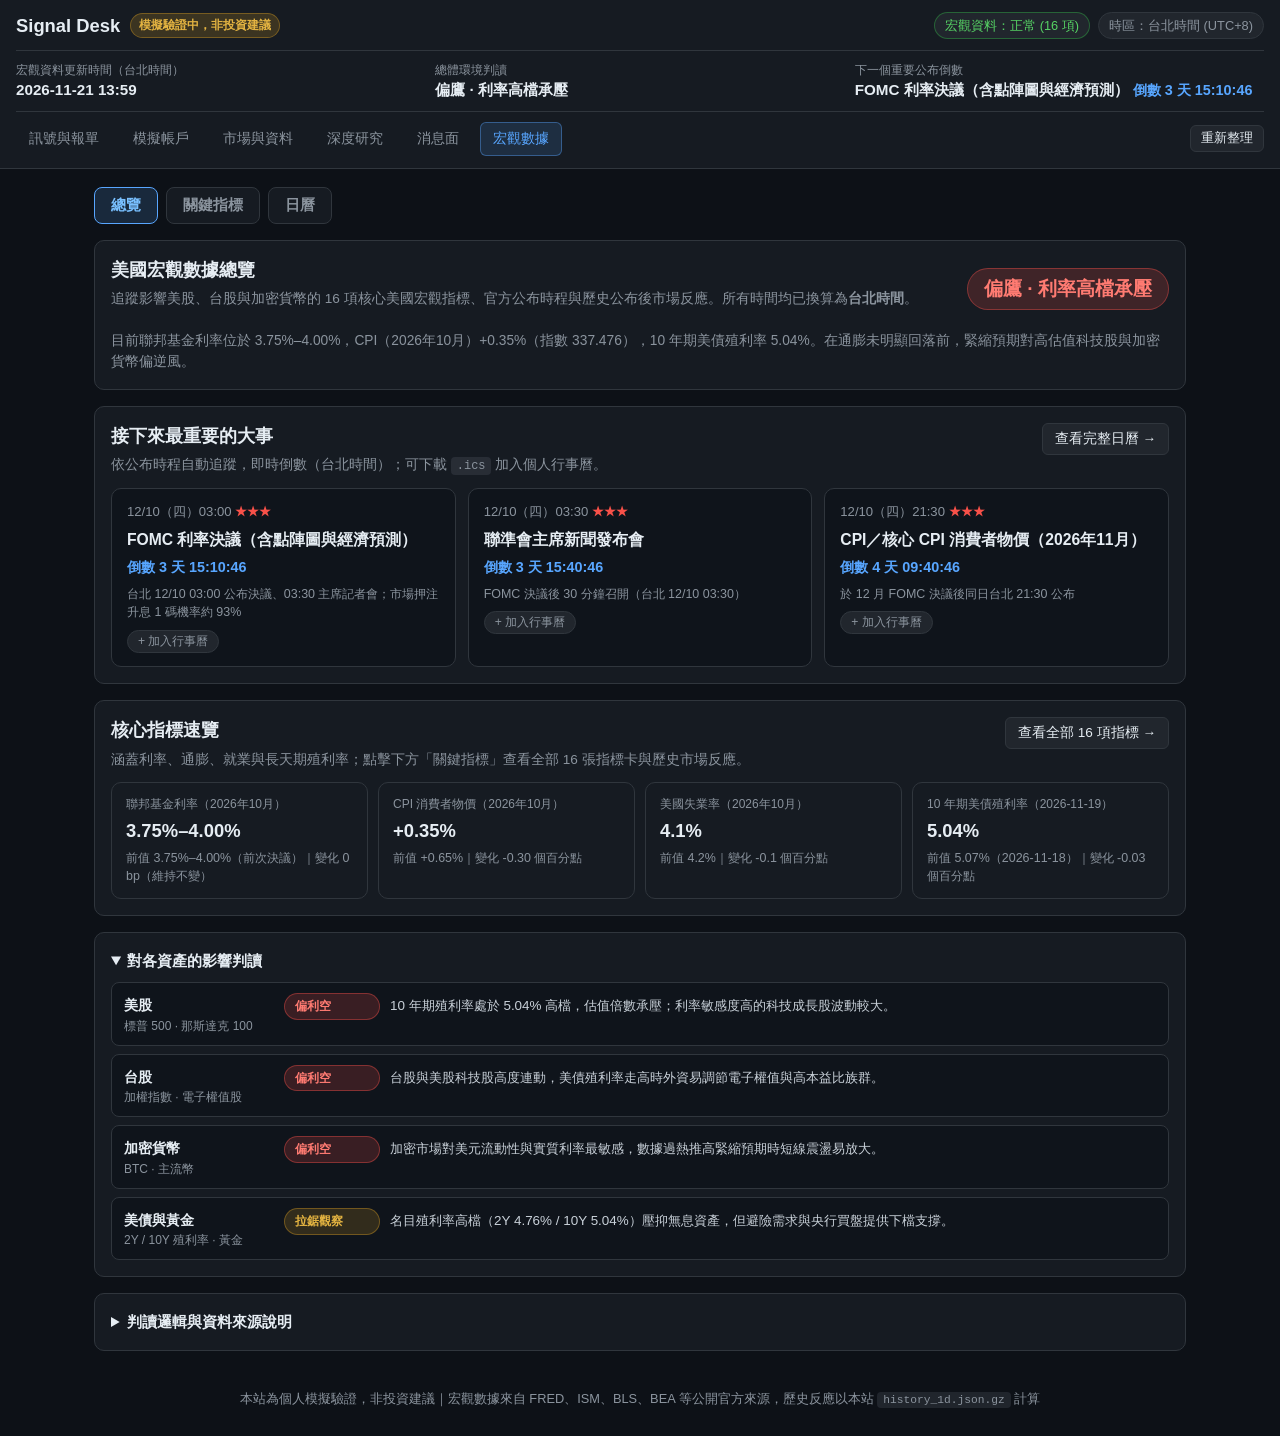
==== commit 125fce95: "feat(news): upgrade to 15m updates, rule sentiment, market reactions, and market tabs" ====
--- a/macro.html
+++ b/macro.html
@@ -4,7 +4,7 @@
   <meta charset="UTF-8" />
   <meta name="viewport" content="width=device-width, initial-scale=1.0" />
   <title>宏觀數據｜Signal Desk 報單網站</title>
-  <link rel="stylesheet" href="./assets/style.css?v=20261121e" />
+  <link rel="stylesheet" href="./assets/style.css?v=20261121f" />
 </head>
 <body>
   <header class="topbar">
@@ -227,7 +227,7 @@
     本站為個人模擬驗證，非投資建議｜宏觀數據來自 FRED、ISM、BLS、BEA 等公開官方來源，歷史反應以本站 <code>history_1d.json.gz</code> 計算
   </footer>
 
-  <script src="./assets/config.js?v=20261121e"></script>
-  <script src="./assets/macro.js?v=20261121e"></script>
+  <script src="./assets/config.js?v=20261121f"></script>
+  <script src="./assets/macro.js?v=20261121f"></script>
 </body>
 </html>
--- a/assets/style.css
+++ b/assets/style.css
@@ -2401,8 +2401,156 @@
   font-size: 0.82rem;
 }
 
+.news-new-banner {
+  width: 100%;
+  text-align: center;
+  cursor: pointer;
+  background: rgba(88, 166, 255, 0.16);
+  border: 1px solid rgba(88, 166, 255, 0.45);
+  color: #79c0ff;
+  font-weight: 600;
+  margin-top: 10px;
+}
+
+.news-new-banner:hover {
+  background: rgba(88, 166, 255, 0.25);
+}
+
+.news-market-tabs,
+.news-sentiment-tabs {
+  display: flex;
+  flex-wrap: wrap;
+  gap: 8px;
+  margin-top: 12px;
+}
+
+.news-sentiment-tabs {
+  margin-top: 4px;
+}
+
+.news-tab-count {
+  display: inline-block;
+  margin-left: 5px;
+  padding: 0 6px;
+  border-radius: 999px;
+  font-size: 0.74rem;
+  background: rgba(139, 148, 158, 0.2);
+  color: var(--muted);
+}
+
+.tab.active .news-tab-count {
+  background: rgba(88, 166, 255, 0.25);
+  color: #79c0ff;
+}
+
 .news-controls {
-  margin-bottom: 12px;
+  margin-top: 10px;
+  margin-bottom: 8px;
+}
+
+.news-sent-btn {
+  display: inline-flex;
+  align-items: center;
+  padding: 1px 7px;
+  border-radius: 4px;
+  font-size: 0.73rem;
+  font-weight: 700;
+  border: 1px solid transparent;
+  cursor: pointer;
+  white-space: nowrap;
+  font-family: inherit;
+}
+
+.news-sent-bullish {
+  background: rgba(46, 160, 67, 0.2);
+  color: #56d364;
+  border-color: rgba(46, 160, 67, 0.4);
+}
+
+.news-sent-bearish {
+  background: rgba(248, 81, 73, 0.2);
+  color: #ff7b72;
+  border-color: rgba(248, 81, 73, 0.4);
+}
+
+.news-sent-neutral,
+.news-sent-none {
+  background: rgba(139, 148, 158, 0.16);
+  color: var(--muted);
+  border-color: rgba(139, 148, 158, 0.35);
+}
+
+.news-sent-reason {
+  flex: 1 0 100%;
+  font-size: 0.76rem;
+  color: var(--muted);
+  padding: 4px 8px;
+  border-left: 2px solid var(--border);
+  background: rgba(139, 148, 158, 0.06);
+  border-radius: 0 4px 4px 0;
+}
+
+.news-react-pill {
+  display: inline-block;
+  padding: 1px 7px;
+  border-radius: 4px;
+  font-size: 0.72rem;
+  font-weight: 600;
+  white-space: nowrap;
+  border: 1px solid var(--border);
+}
+
+.news-react-bullish {
+  background: rgba(46, 160, 67, 0.14);
+  color: #56d364;
+  border-color: rgba(46, 160, 67, 0.35);
+}
+
+.news-react-bearish {
+  background: rgba(248, 81, 73, 0.14);
+  color: #ff7b72;
+  border-color: rgba(248, 81, 73, 0.35);
+}
+
+.news-react-neutral {
+  background: rgba(139, 148, 158, 0.12);
+  color: var(--muted);
+  border-color: rgba(139, 148, 158, 0.3);
+}
+
+.news-react-pending {
+  display: inline-block;
+  padding: 1px 6px;
+  border-radius: 4px;
+  font-size: 0.72rem;
+  background: rgba(88, 166, 255, 0.1);
+  color: #79c0ff;
+  border: 1px dashed rgba(88, 166, 255, 0.35);
+  white-space: nowrap;
+}
+
+.news-diverge-pill {
+  display: inline-block;
+  padding: 1px 6px;
+  border-radius: 4px;
+  font-size: 0.72rem;
+  font-weight: 700;
+  background: rgba(210, 153, 34, 0.2);
+  color: #e3b341;
+  border: 1px solid rgba(210, 153, 34, 0.45);
+  white-space: nowrap;
+}
+
+.news-new-pill {
+  display: inline-block;
+  padding: 1px 6px;
+  border-radius: 4px;
+  font-size: 0.71rem;
+  font-weight: 700;
+  background: rgba(88, 166, 255, 0.22);
+  color: #79c0ff;
+  border: 1px solid rgba(88, 166, 255, 0.5);
+  white-space: nowrap;
 }
 
 .news-list {
@@ -2599,6 +2747,23 @@
 }
 
 @media (max-width: 640px) {
+  .news-market-tabs,
+  .news-sentiment-tabs {
+    flex-wrap: nowrap;
+    overflow-x: auto;
+    -webkit-overflow-scrolling: touch;
+    scrollbar-width: none;
+    padding-bottom: 2px;
+  }
+  .news-market-tabs::-webkit-scrollbar,
+  .news-sentiment-tabs::-webkit-scrollbar {
+    display: none;
+  }
+  .news-market-tabs .tab,
+  .news-sentiment-tabs .tab {
+    flex: 0 0 auto;
+    white-space: nowrap;
+  }
   .news-row {
     padding: 8px;
     gap: 5px 6px;
@@ -2614,6 +2779,9 @@
   .news-source {
     order: 4;
   }
-}
-
-
+  .news-sent-reason {
+    order: 5;
+  }
+}
+
+
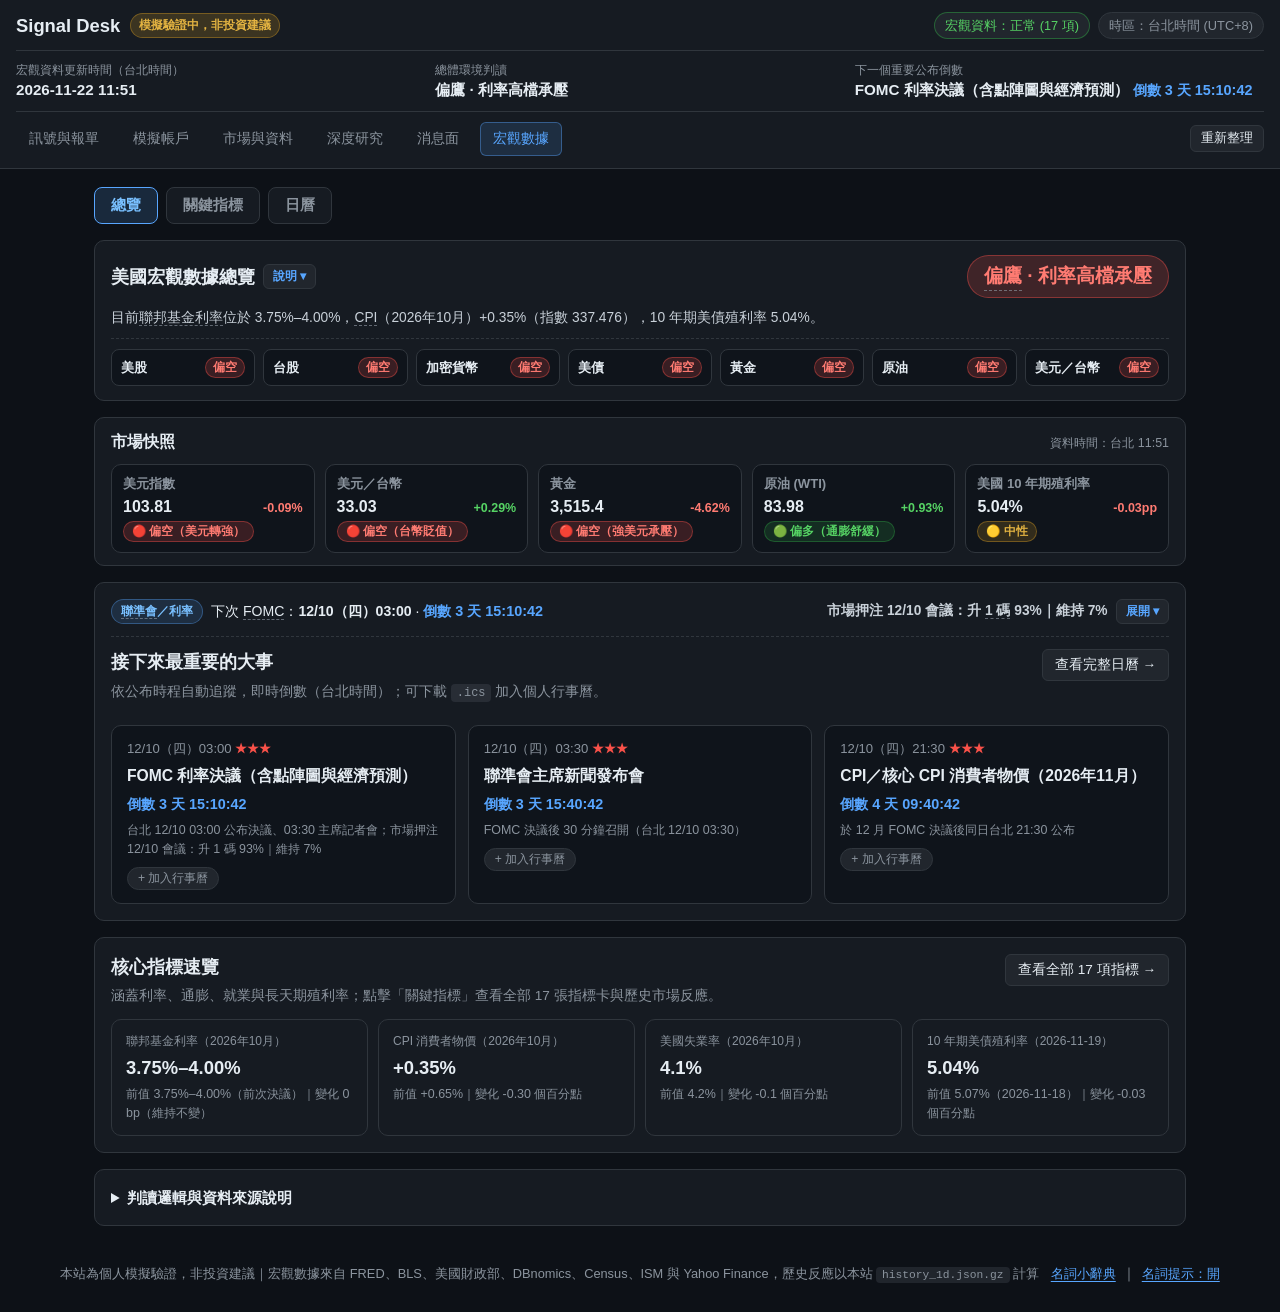
==== commit e864e758: "feat(macro): add FedWatch, market snapshot, JOLTS, 7 asset impacts, glossary, and blackout calendar" ====
--- a/macro.html
+++ b/macro.html
@@ -4,7 +4,7 @@
   <meta charset="UTF-8" />
   <meta name="viewport" content="width=device-width, initial-scale=1.0" />
   <title>宏觀數據｜Signal Desk 報單網站</title>
-  <link rel="stylesheet" href="./assets/style.css?v=20261121f" />
+  <link rel="stylesheet" href="./assets/style.css?v=20261122a" />
 </head>
 <body>
   <header class="topbar">
@@ -55,27 +55,64 @@
 
     <!-- ================= 分頁 1：總覽 ================= -->
     <section id="macro-view-overview" class="macro-tab-view">
-      <section class="card">
+      <!-- (1) 現有總覽（含 7 塊資產影響標籤） -->
+      <section class="card macro-overview-hero-card">
         <div class="macro-hero-stance">
-          <div>
+          <div class="macro-hero-title-wrap">
             <h1>美國宏觀數據總覽</h1>
-            <p class="subtitle">追蹤影響美股、台股與加密貨幣的 16 項核心美國宏觀指標、官方公布時程與歷史公布後市場反應。所有時間均已換算為<strong>台北時間</strong>。</p>
+            <button type="button" id="macro-stance-toggle" class="macro-inline-toggle" aria-expanded="false">說明 ▾</button>
           </div>
           <span id="macro-stance-badge" class="macro-pill-tag macro-stance-xl neut">讀取中</span>
         </div>
-        <p id="macro-stance-desc" class="muted" style="margin:0;">正在載入最新宏觀數據...</p>
-      </section>
-
-      <section class="card">
-        <div class="section-header">
-          <div>
-            <h2>接下來最重要的大事</h2>
-            <p class="subtitle">依公布時程自動追蹤，即時倒數（台北時間）；可下載 <code>.ics</code> 加入個人行事曆。</p>
-          </div>
-          <button type="button" class="btn" id="macro-goto-calendar">查看完整日曆 →</button>
-        </div>
-        <div id="macro-overview-next-grid" class="macro-next-grid">
-          <div class="empty-state">載入中...</div>
+        <p id="macro-stance-brief" class="macro-stance-brief">正在載入最新宏觀數據...</p>
+        <div id="macro-stance-detail-box" class="macro-stance-detail hidden">
+          <p class="subtitle" style="margin:0 0 6px;">追蹤影響美股、台股與加密貨幣的 17 項核心美國宏觀指標、FedWatch 期貨定價、市場快照與官方公布時程。所有時間均已換算為<strong>台北時間</strong>。</p>
+          <p id="macro-stance-desc" class="muted" style="margin:0;">正在載入最新宏觀數據...</p>
+        </div>
+
+        <div class="macro-asset-strip-wrap">
+          <div id="macro-asset-impacts" class="macro-asset-pills" role="group" aria-label="對各資產的影響"></div>
+          <div id="macro-asset-detail" class="macro-asset-detail hidden"></div>
+        </div>
+      </section>
+
+      <!-- (2) 市場快照：一排 5 張小卡 -->
+      <section class="card macro-snapshot-card" id="macro-snapshot-section">
+        <div class="macro-snap-header">
+          <h2>市場快照</h2>
+          <span id="macro-snapshot-time" class="muted macro-snap-time">資料時間：台北 --:--</span>
+        </div>
+        <div id="macro-snapshot-grid" class="macro-snap-grid">
+          <div class="empty-state">市場快照載入中...</div>
+        </div>
+      </section>
+
+      <!-- (3) 聯準會／利率區：下次 FOMC 倒數＋FedWatch 單行摘要（預設收合）＋近期大事 -->
+      <section class="card" id="macro-fed-section">
+        <div class="macro-fedwatch-bar">
+          <div class="macro-fedwatch-bar-left">
+            <span class="macro-fed-k">聯準會／利率</span>
+            <span id="macro-fomc-next-line" class="macro-fomc-next-line">下次 FOMC 載入中...</span>
+          </div>
+          <div class="macro-fedwatch-bar-right">
+            <span id="macro-fedwatch-summary" class="macro-fedwatch-summary">FedWatch 載入中...</span>
+            <button type="button" id="macro-fedwatch-toggle" class="macro-inline-toggle" aria-expanded="false">展開 ▾</button>
+          </div>
+        </div>
+
+        <div id="macro-fedwatch-panel" class="macro-fedwatch-panel hidden"></div>
+
+        <div class="macro-fed-next-divider">
+          <div class="section-header" style="margin-bottom:10px;">
+            <div>
+              <h2>接下來最重要的大事</h2>
+              <p class="subtitle">依公布時程自動追蹤，即時倒數（台北時間）；可下載 <code>.ics</code> 加入個人行事曆。</p>
+            </div>
+            <button type="button" class="btn" id="macro-goto-calendar">查看完整日曆 →</button>
+          </div>
+          <div id="macro-overview-next-grid" class="macro-next-grid">
+            <div class="empty-state">載入中...</div>
+          </div>
         </div>
       </section>
 
@@ -83,26 +120,19 @@
         <div class="section-header">
           <div>
             <h2>核心指標速覽</h2>
-            <p class="subtitle">涵蓋利率、通膨、就業與長天期殖利率；點擊下方「關鍵指標」查看全部 16 張指標卡與歷史市場反應。</p>
-          </div>
-          <button type="button" class="btn" id="macro-goto-data">查看全部 16 項指標 →</button>
+            <p class="subtitle">涵蓋利率、通膨、就業與長天期殖利率；點擊「關鍵指標」查看全部 17 張指標卡與歷史市場反應。</p>
+          </div>
+          <button type="button" class="btn" id="macro-goto-data">查看全部 17 項指標 →</button>
         </div>
         <div id="macro-overview-stats" class="summary-grid"></div>
       </section>
 
       <section class="card">
-        <details class="macro-fold" open>
-          <summary>對各資產的影響判讀</summary>
-          <div id="macro-asset-impacts" class="macro-asset-list"></div>
-        </details>
-      </section>
-
-      <section class="card">
-        <details class="macro-fold">
+        <details class="macro-fold" id="macro-logic-fold">
           <summary>判讀邏輯與資料來源說明</summary>
           <div style="margin-top:10px; font-size:0.86rem; color:#c9d1d9; line-height:1.65;">
             <p style="margin:0 0 8px;">本頁紅／綠顏色邏輯與 <code>pandatracing</code> 一致：對風險資產（美股、台股、加密貨幣）而言，<strong>🔴 代表偏熱／偏鷹（升息或高利率壓力，偏利空）</strong>、<strong>🟢 代表溫和降溫／偏鴿（偏利多）</strong>、🟡 代表中性；市場漲跌幅統計表則維持 <strong>綠漲、紅跌</strong>。</p>
-            <p style="margin:0 0 8px;">實際值由 GitHub Actions 每日更新（<code>daily.yml</code>），取自免 API Key 公開來源：FRED（聖路易斯聯儲 CSV）與 TradingEconomics 公開頁面（ISM PMI）；歷史市場反應使用本站 <code>data</code> 分支 <code>history_1d.json.gz</code> 約 10 年日線計算，不另抓外部行情。</p>
+            <p style="margin:0 0 8px;">實際值由 GitHub Actions 每日更新（<code>daily.yml</code>），取自免 API Key 公開來源：FRED、BLS API v1、美國財政部、DBnomics BEA、美國普查局 Census、TradingEconomics 與 Yahoo Finance（<code>yfinance</code> CBOT ZQ 期貨與匯率商品快照）；歷史市場反應使用本站 <code>data</code> 分支 <code>history_1d.json.gz</code> 約 10 年日線計算。</p>
             <p style="margin:0;">預期值僅於具有可靠公開出處（TradingEconomics、Investing.com、WSJ、路透／道瓊調查、CME FedWatch）時顯示；無可靠來源者一律標示「無可靠預期值」，並改用「高於／低於前值」進行比較與統計。</p>
           </div>
         </details>
@@ -114,7 +144,7 @@
       <nav class="macro-jump-nav" aria-label="指標分類快速跳轉">
         <a href="#macro-sec-rates">利率（3）</a>
         <a href="#macro-sec-inflation">通膨（5）</a>
-        <a href="#macro-sec-jobs">就業（4）</a>
+        <a href="#macro-sec-jobs">就業（5）</a>
         <a href="#macro-sec-growth">成長（4）</a>
       </nav>
 
@@ -131,8 +161,8 @@
       </section>
 
       <section class="card" id="macro-sec-jobs">
-        <h2>就業（4 項）</h2>
-        <p class="subtitle">非農就業新增、失業率、平均時薪與每週初領失業金人數；高利率環境關注就業是否「有序降溫」。</p>
+        <h2>就業（5 項）</h2>
+        <p class="subtitle">非農就業新增、失業率、平均時薪、每週初領失業金人數與 JOLTS 職位空缺；高利率環境關注就業是否「有序降溫」。</p>
         <div id="macro-grid-jobs" class="macro-card-grid"></div>
       </section>
 
@@ -212,11 +242,11 @@
     </section>
   </main>
 
-  <!-- ================= 彈窗：過去最多 24 次公布後市場怎麼走 ================= -->
+  <!-- ================= 共用彈窗（歷史反應 / 市場快照詳情 / 名詞小辭典） ================= -->
   <div id="macro-hist-modal-backdrop" class="macro-modal-backdrop hidden" role="presentation">
     <div class="macro-modal" role="dialog" aria-modal="true" aria-labelledby="macro-hist-modal-title">
       <div class="macro-modal-head">
-        <div id="macro-hist-modal-title" class="macro-modal-title">過去公布後市場怎麼走</div>
+        <div id="macro-hist-modal-title" class="macro-modal-title">詳情</div>
         <button id="macro-hist-modal-close" class="macro-modal-close" type="button" aria-label="關閉">✕</button>
       </div>
       <div id="macro-hist-modal-body" class="macro-modal-body"></div>
@@ -224,10 +254,16 @@
   </div>
 
   <footer class="footer">
-    本站為個人模擬驗證，非投資建議｜宏觀數據來自 FRED、ISM、BLS、BEA 等公開官方來源，歷史反應以本站 <code>history_1d.json.gz</code> 計算
+    <span>本站為個人模擬驗證，非投資建議｜宏觀數據來自 FRED、BLS、美國財政部、DBnomics、Census、ISM 與 Yahoo Finance，歷史反應以本站 <code>history_1d.json.gz</code> 計算</span>
+    <span class="footer-actions">
+      <button type="button" id="macro-glossary-open" class="footer-link-btn">名詞小辭典</button>
+      <span class="muted">｜</span>
+      <button type="button" id="glossary-toggle-btn" class="footer-link-btn" aria-pressed="true">名詞提示：開</button>
+    </span>
   </footer>
 
-  <script src="./assets/config.js?v=20261121f"></script>
-  <script src="./assets/macro.js?v=20261121f"></script>
+  <script src="./assets/config.js?v=20261122a"></script>
+  <script src="./assets/glossary.js?v=20261122a"></script>
+  <script src="./assets/macro.js?v=20261122a"></script>
 </body>
 </html>
--- a/assets/style.css
+++ b/assets/style.css
@@ -1663,6 +1663,12 @@
   border: 1px solid rgba(210, 153, 34, 0.4);
 }
 
+.macro-pill-tag.na {
+  background: rgba(110, 118, 129, 0.18);
+  color: var(--muted);
+  border: 1px solid var(--border);
+}
+
 .macro-hero-stance {
   display: flex;
   flex-wrap: wrap;
@@ -2326,7 +2332,582 @@
   line-height: 1.55;
 }
 
+/* 總覽精簡版 + 7 塊資產影響標籤列 */
+.macro-overview-hero-card {
+  padding: 14px 16px;
+}
+
+.macro-hero-title-wrap {
+  display: inline-flex;
+  align-items: center;
+  gap: 8px;
+  flex-wrap: wrap;
+}
+
+.macro-hero-title-wrap h1 {
+  margin: 0;
+  font-size: 1.15rem;
+}
+
+.macro-inline-toggle {
+  background: #21262d;
+  color: var(--accent);
+  border: 1px solid var(--border);
+  border-radius: 6px;
+  padding: 3px 9px;
+  font-size: 0.78rem;
+  font-weight: 600;
+  cursor: pointer;
+}
+
+.macro-inline-toggle:hover {
+  border-color: var(--accent);
+}
+
+.macro-stance-brief {
+  margin: 0 0 10px;
+  font-size: 0.86rem;
+  color: #c9d1d9;
+  line-height: 1.45;
+  white-space: nowrap;
+  overflow: hidden;
+  text-overflow: ellipsis;
+}
+
+.macro-stance-detail {
+  margin-bottom: 10px;
+  padding: 8px 10px;
+  border-radius: 8px;
+  background: #0f141b;
+  border: 1px solid var(--border);
+  font-size: 0.84rem;
+}
+
+.macro-asset-strip-wrap {
+  padding-top: 10px;
+  border-top: 1px dashed var(--border);
+}
+
+.macro-asset-pills {
+  display: grid;
+  grid-template-columns: repeat(7, minmax(0, 1fr));
+  gap: 8px;
+}
+
+.macro-asset-pill {
+  display: flex;
+  align-items: center;
+  justify-content: space-between;
+  gap: 6px;
+  padding: 7px 9px;
+  background: #0f141b;
+  border: 1px solid var(--border);
+  border-radius: 8px;
+  color: var(--text);
+  font-size: 0.84rem;
+  font-weight: 700;
+  cursor: pointer;
+  min-width: 0;
+  transition: border-color 0.15s ease, background 0.15s ease;
+}
+
+.macro-asset-pill:hover {
+  border-color: var(--accent);
+}
+
+.macro-asset-pill.active {
+  border-color: var(--accent);
+  background: rgba(88, 166, 255, 0.12);
+}
+
+.macro-asset-pill-name {
+  white-space: nowrap;
+  overflow: hidden;
+  text-overflow: ellipsis;
+}
+
+.macro-asset-pill .macro-pill-tag {
+  font-size: 0.72rem;
+  padding: 2px 7px;
+}
+
+.macro-asset-detail {
+  margin-top: 8px;
+  padding: 9px 12px;
+  border-radius: 8px;
+  border: 1px solid rgba(88, 166, 255, 0.35);
+  background: #0f141b;
+}
+
+.macro-asset-detail-head {
+  display: flex;
+  align-items: center;
+  flex-wrap: wrap;
+  gap: 8px;
+  font-size: 0.86rem;
+  margin-bottom: 4px;
+}
+
+.macro-asset-detail-note {
+  margin: 0;
+  font-size: 0.84rem;
+  color: #c9d1d9;
+  line-height: 1.5;
+}
+
+/* 市場快照：一排 5 張小卡 */
+.macro-snapshot-card {
+  padding: 12px 16px;
+}
+
+.macro-snap-header {
+  display: flex;
+  justify-content: space-between;
+  align-items: baseline;
+  gap: 10px;
+  margin-bottom: 10px;
+}
+
+.macro-snap-header h2 {
+  margin: 0;
+  font-size: 1rem;
+}
+
+.macro-snap-time {
+  font-size: 0.78rem;
+}
+
+.macro-snap-grid {
+  display: grid;
+  grid-template-columns: repeat(5, minmax(0, 1fr));
+  gap: 10px;
+}
+
+.macro-snap-card {
+  display: flex;
+  flex-direction: column;
+  align-items: flex-start;
+  gap: 5px;
+  padding: 10px 11px;
+  background: #0f141b;
+  border: 1px solid var(--border);
+  border-radius: 10px;
+  color: var(--text);
+  text-align: left;
+  cursor: pointer;
+  min-width: 0;
+  transition: border-color 0.15s ease;
+}
+
+.macro-snap-card:hover {
+  border-color: var(--accent);
+}
+
+.macro-snap-name {
+  font-size: 0.82rem;
+  font-weight: 700;
+  color: var(--muted);
+  white-space: nowrap;
+  overflow: hidden;
+  text-overflow: ellipsis;
+  width: 100%;
+}
+
+.macro-snap-val-row {
+  display: flex;
+  align-items: baseline;
+  justify-content: space-between;
+  gap: 6px;
+  width: 100%;
+}
+
+.macro-snap-val {
+  font-size: 1rem;
+  font-weight: 800;
+  color: var(--text);
+}
+
+.macro-snap-chg {
+  font-size: 0.78rem;
+  font-weight: 700;
+}
+
+.macro-snap-verdict .macro-pill-tag {
+  font-size: 0.72rem;
+  padding: 2px 8px;
+}
+
+.macro-snap-modal-top {
+  display: flex;
+  justify-content: space-between;
+  align-items: center;
+  gap: 10px;
+  margin-bottom: 12px;
+}
+
+.macro-snap-modal-kv {
+  display: grid;
+  grid-template-columns: 1fr 1fr;
+  gap: 10px;
+  padding: 10px 12px;
+  background: #0f141b;
+  border: 1px solid var(--border);
+  border-radius: 8px;
+  font-size: 0.84rem;
+}
+
+.macro-snap-modal-kv .k {
+  display: block;
+  font-size: 0.74rem;
+  color: var(--muted);
+}
+
+.macro-snap-modal-kv .v {
+  font-weight: 700;
+  color: var(--text);
+}
+
+.macro-range-bar-wrap {
+  margin-top: 8px;
+}
+
+.macro-range-bar-track {
+  position: relative;
+  height: 6px;
+  border-radius: 999px;
+  background: #21262d;
+  border: 1px solid var(--border);
+}
+
+.macro-range-bar-fill {
+  height: 100%;
+  border-radius: 999px;
+  background: rgba(88, 166, 255, 0.45);
+}
+
+.macro-range-bar-dot {
+  position: absolute;
+  top: 50%;
+  width: 10px;
+  height: 10px;
+  border-radius: 50%;
+  background: var(--accent);
+  transform: translate(-50%, -50%);
+}
+
+.macro-snap-modal-desc {
+  display: grid;
+  gap: 8px;
+  font-size: 0.86rem;
+  color: #c9d1d9;
+  line-height: 1.6;
+}
+
+/* 聯準會／利率區 & FedWatch 看板 */
+.macro-fedwatch-bar {
+  display: flex;
+  flex-wrap: wrap;
+  justify-content: space-between;
+  align-items: center;
+  gap: 10px;
+}
+
+.macro-fedwatch-bar-left,
+.macro-fedwatch-bar-right {
+  display: flex;
+  align-items: center;
+  flex-wrap: wrap;
+  gap: 8px;
+}
+
+.macro-fed-k {
+  font-size: 0.78rem;
+  font-weight: 700;
+  color: #79c0ff;
+  background: rgba(88, 166, 255, 0.14);
+  border: 1px solid rgba(88, 166, 255, 0.35);
+  border-radius: 999px;
+  padding: 2px 9px;
+}
+
+.macro-fomc-next-line {
+  font-size: 0.88rem;
+  color: var(--text);
+}
+
+.macro-fedwatch-summary {
+  font-size: 0.86rem;
+  color: #c9d1d9;
+  font-weight: 600;
+}
+
+.macro-manual-pill {
+  display: inline-block;
+  padding: 1px 7px;
+  border-radius: 999px;
+  font-size: 0.72rem;
+  font-weight: 600;
+  background: rgba(88, 166, 255, 0.16);
+  color: #79c0ff;
+  border: 1px solid rgba(88, 166, 255, 0.35);
+}
+
+.macro-fedwatch-panel {
+  margin-top: 10px;
+  padding-top: 10px;
+  border-top: 1px dashed var(--border);
+}
+
+.macro-fw-grid {
+  display: grid;
+  grid-template-columns: repeat(2, minmax(0, 1fr));
+  gap: 12px;
+}
+
+.macro-fw-card {
+  background: #0f141b;
+  border: 1px solid var(--border);
+  border-radius: 8px;
+  padding: 10px 12px;
+}
+
+.macro-fw-card-head {
+  display: flex;
+  flex-direction: column;
+  gap: 2px;
+  margin-bottom: 8px;
+  font-size: 0.86rem;
+}
+
+.macro-fw-bars {
+  display: grid;
+  gap: 5px;
+}
+
+.macro-fw-row {
+  display: grid;
+  grid-template-columns: 88px 1fr 48px;
+  align-items: center;
+  gap: 8px;
+  font-size: 0.8rem;
+  color: var(--muted);
+}
+
+.macro-fw-row.top {
+  color: var(--text);
+  font-weight: 700;
+}
+
+.macro-fw-track {
+  height: 7px;
+  background: #21262d;
+  border-radius: 999px;
+  overflow: hidden;
+}
+
+.macro-fw-fill {
+  height: 100%;
+  background: rgba(139, 148, 158, 0.55);
+  border-radius: 999px;
+}
+
+.macro-fw-fill.top {
+  background: var(--accent);
+}
+
+.macro-fw-pct {
+  text-align: right;
+}
+
+.macro-fw-foot {
+  margin-top: 8px;
+  display: flex;
+  flex-wrap: wrap;
+  justify-content: space-between;
+  gap: 6px;
+  font-size: 0.76rem;
+  color: var(--muted);
+}
+
+.macro-fed-next-divider {
+  margin-top: 12px;
+  padding-top: 12px;
+  border-top: 1px dashed var(--border);
+}
+
+/* 名詞小辭典 & 淡色虛線標註 */
+.glossary-term {
+  border-bottom: 1px dashed rgba(139, 148, 158, 0.65);
+  cursor: help;
+}
+
+.glossary-tooltip {
+  position: fixed;
+  z-index: 300;
+  width: min(320px, calc(100vw - 24px));
+  background: var(--surface);
+  color: var(--text);
+  border: 1px solid var(--accent);
+  border-radius: 8px;
+  padding: 10px 12px;
+  font-size: 0.82rem;
+  line-height: 1.5;
+  pointer-events: auto;
+}
+
+.glossary-tooltip.hidden {
+  display: none !important;
+}
+
+.glossary-tooltip .gt-head {
+  display: flex;
+  align-items: baseline;
+  flex-wrap: wrap;
+  gap: 6px;
+  margin-bottom: 5px;
+}
+
+.glossary-tooltip .gt-en {
+  font-size: 0.74rem;
+  color: var(--muted);
+}
+
+.glossary-tooltip .gt-cat {
+  margin-left: auto;
+  font-size: 0.7rem;
+  padding: 1px 6px;
+  border-radius: 999px;
+  background: rgba(88, 166, 255, 0.14);
+  color: #79c0ff;
+}
+
+.glossary-tooltip .gt-plain {
+  color: #c9d1d9;
+  margin-bottom: 4px;
+}
+
+.glossary-tooltip .gt-trade {
+  color: var(--text);
+  font-size: 0.78rem;
+}
+
+.glossary-modal-controls {
+  display: flex;
+  flex-wrap: wrap;
+  gap: 8px;
+  align-items: center;
+  justify-content: space-between;
+}
+
+.glossary-search-input {
+  flex: 1 1 240px;
+  background: var(--bg);
+  color: var(--text);
+  border: 1px solid var(--border);
+  border-radius: 6px;
+  padding: 7px 10px;
+  font-size: 0.86rem;
+}
+
+.glossary-dict-grid {
+  display: grid;
+  grid-template-columns: repeat(auto-fill, minmax(min(300px, 100%), 1fr));
+  gap: 10px;
+}
+
+.glossary-dict-card {
+  background: #0f141b;
+  border: 1px solid var(--border);
+  border-radius: 8px;
+  padding: 10px 12px;
+  display: flex;
+  flex-direction: column;
+  gap: 5px;
+}
+
+.glossary-dict-head {
+  display: flex;
+  justify-content: space-between;
+  align-items: flex-start;
+  gap: 8px;
+  font-size: 0.9rem;
+}
+
+.glossary-dict-en {
+  display: block;
+  font-size: 0.74rem;
+}
+
+.glossary-dict-cat {
+  font-size: 0.72rem;
+  padding: 1px 7px;
+  border-radius: 999px;
+  background: rgba(88, 166, 255, 0.12);
+  color: #79c0ff;
+  border: 1px solid rgba(88, 166, 255, 0.3);
+  white-space: nowrap;
+}
+
+.glossary-dict-plain,
+.glossary-dict-trade {
+  margin: 0;
+  font-size: 0.8rem;
+  color: #c9d1d9;
+  line-height: 1.5;
+}
+
+.footer-actions {
+  display: inline-flex;
+  align-items: center;
+  gap: 6px;
+  margin-left: 8px;
+}
+
+.footer-link-btn {
+  background: transparent;
+  border: none;
+  padding: 0;
+  color: var(--accent);
+  font-size: inherit;
+  cursor: pointer;
+  text-decoration: underline;
+  text-underline-offset: 3px;
+}
+
+.footer-link-btn:hover {
+  color: #79c0ff;
+}
+
 @media (max-width: 767px) {
+  .macro-stance-brief {
+    white-space: normal;
+  }
+  .macro-asset-pills {
+    display: flex;
+    flex-wrap: nowrap;
+    overflow-x: auto;
+    -webkit-overflow-scrolling: touch;
+    padding-bottom: 4px;
+  }
+  .macro-asset-pill {
+    flex: 0 0 auto;
+  }
+  .macro-snap-grid {
+    display: flex;
+    flex-wrap: nowrap;
+    overflow-x: auto;
+    -webkit-overflow-scrolling: touch;
+    padding-bottom: 4px;
+  }
+  .macro-snap-card {
+    flex: 0 0 156px;
+  }
+  .macro-fw-grid {
+    grid-template-columns: minmax(0, 1fr);
+  }
+  .macro-snap-modal-kv {
+    grid-template-columns: 1fr;
+  }
   .macro-next-grid {
     grid-template-columns: minmax(0, 1fr);
   }
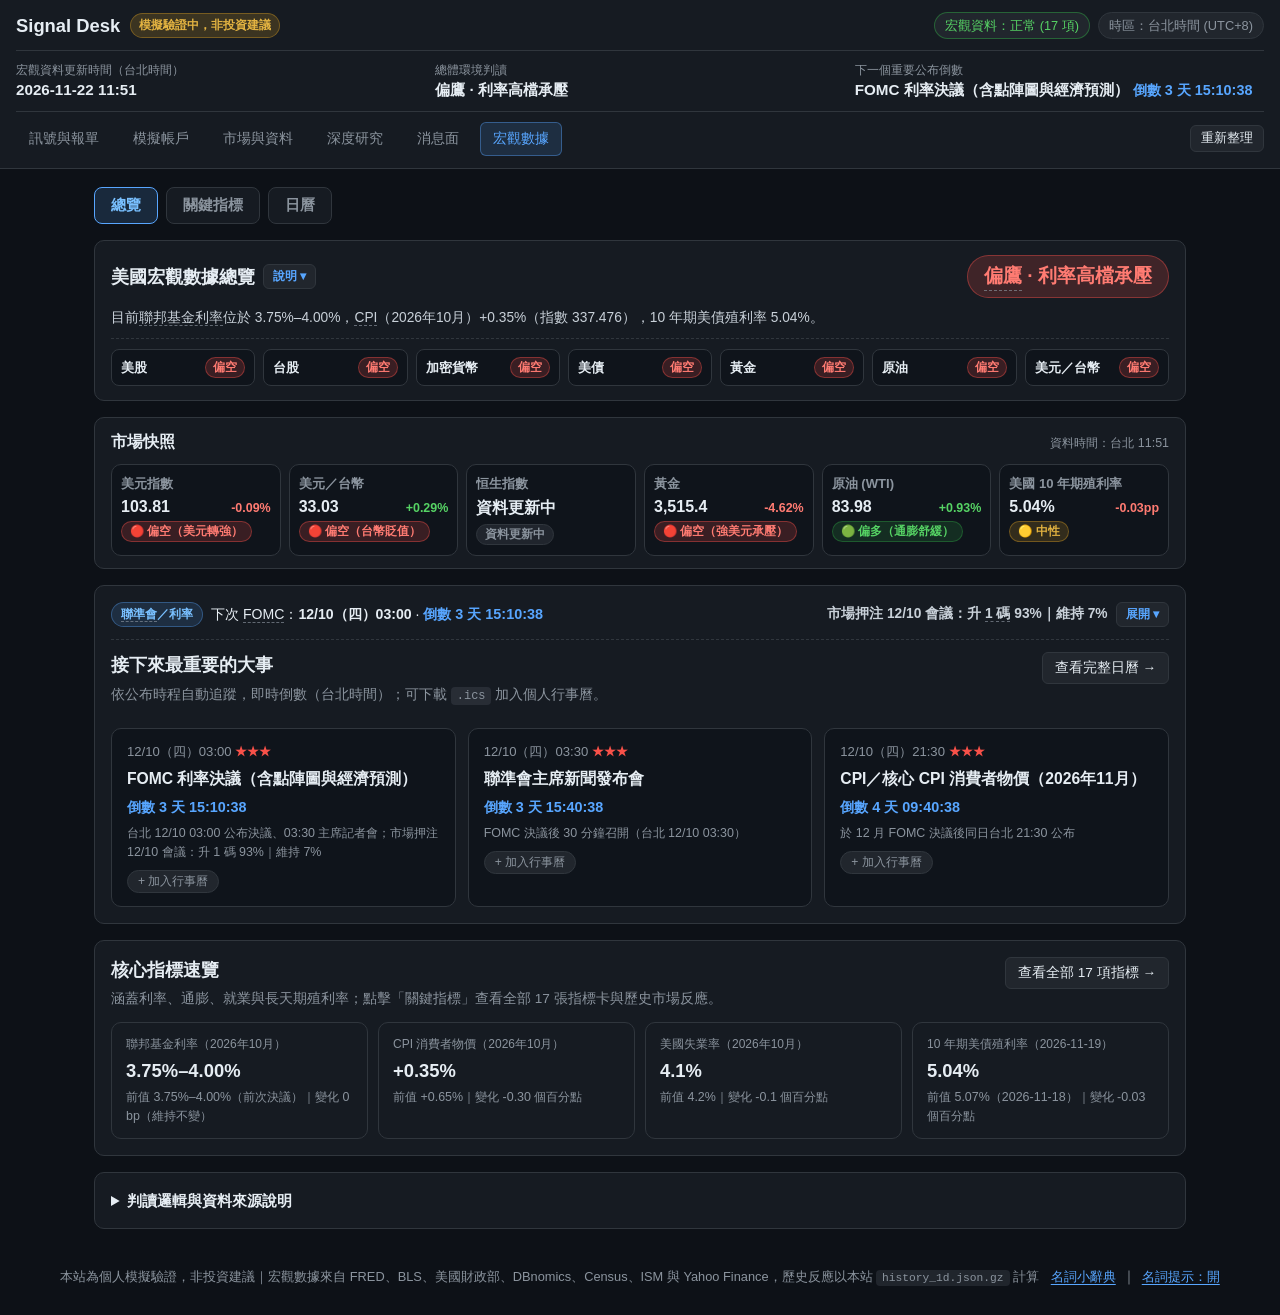
==== commit 204d419c: "feat(hsi): add Hang Seng Index (HSI) to signal scan and macro market snapshot (v=20261122b)" ====
--- a/macro.html
+++ b/macro.html
@@ -4,7 +4,7 @@
   <meta charset="UTF-8" />
   <meta name="viewport" content="width=device-width, initial-scale=1.0" />
   <title>宏觀數據｜Signal Desk 報單網站</title>
-  <link rel="stylesheet" href="./assets/style.css?v=20261122a" />
+  <link rel="stylesheet" href="./assets/style.css?v=20261122b" />
 </head>
 <body>
   <header class="topbar">
@@ -76,7 +76,7 @@
         </div>
       </section>
 
-      <!-- (2) 市場快照：一排 5 張小卡 -->
+      <!-- (2) 市場快照：一排 6 張小卡 -->
       <section class="card macro-snapshot-card" id="macro-snapshot-section">
         <div class="macro-snap-header">
           <h2>市場快照</h2>
@@ -262,8 +262,8 @@
     </span>
   </footer>
 
-  <script src="./assets/config.js?v=20261122a"></script>
-  <script src="./assets/glossary.js?v=20261122a"></script>
-  <script src="./assets/macro.js?v=20261122a"></script>
+  <script src="./assets/config.js?v=20261122b"></script>
+  <script src="./assets/glossary.js?v=20261122b"></script>
+  <script src="./assets/macro.js?v=20261122b"></script>
 </body>
 </html>
--- a/assets/style.css
+++ b/assets/style.css
@@ -2455,7 +2455,7 @@
   line-height: 1.5;
 }
 
-/* 市場快照：一排 5 張小卡 */
+/* 市場快照：一排 6 張小卡 */
 .macro-snapshot-card {
   padding: 12px 16px;
 }
@@ -2479,8 +2479,8 @@
 
 .macro-snap-grid {
   display: grid;
-  grid-template-columns: repeat(5, minmax(0, 1fr));
-  gap: 10px;
+  grid-template-columns: repeat(6, minmax(0, 1fr));
+  gap: 8px;
 }
 
 .macro-snap-card {
@@ -2488,7 +2488,7 @@
   flex-direction: column;
   align-items: flex-start;
   gap: 5px;
-  padding: 10px 11px;
+  padding: 10px 9px;
   background: #0f141b;
   border: 1px solid var(--border);
   border-radius: 10px;
@@ -2517,24 +2517,34 @@
   display: flex;
   align-items: baseline;
   justify-content: space-between;
-  gap: 6px;
+  gap: 4px;
   width: 100%;
+  min-width: 0;
 }
 
 .macro-snap-val {
   font-size: 1rem;
   font-weight: 800;
   color: var(--text);
+  white-space: nowrap;
 }
 
 .macro-snap-chg {
   font-size: 0.78rem;
   font-weight: 700;
+  white-space: nowrap;
+}
+
+.macro-snap-verdict {
+  max-width: 100%;
 }
 
 .macro-snap-verdict .macro-pill-tag {
   font-size: 0.72rem;
   padding: 2px 8px;
+  max-width: 100%;
+  overflow: hidden;
+  text-overflow: ellipsis;
 }
 
 .macro-snap-modal-top {
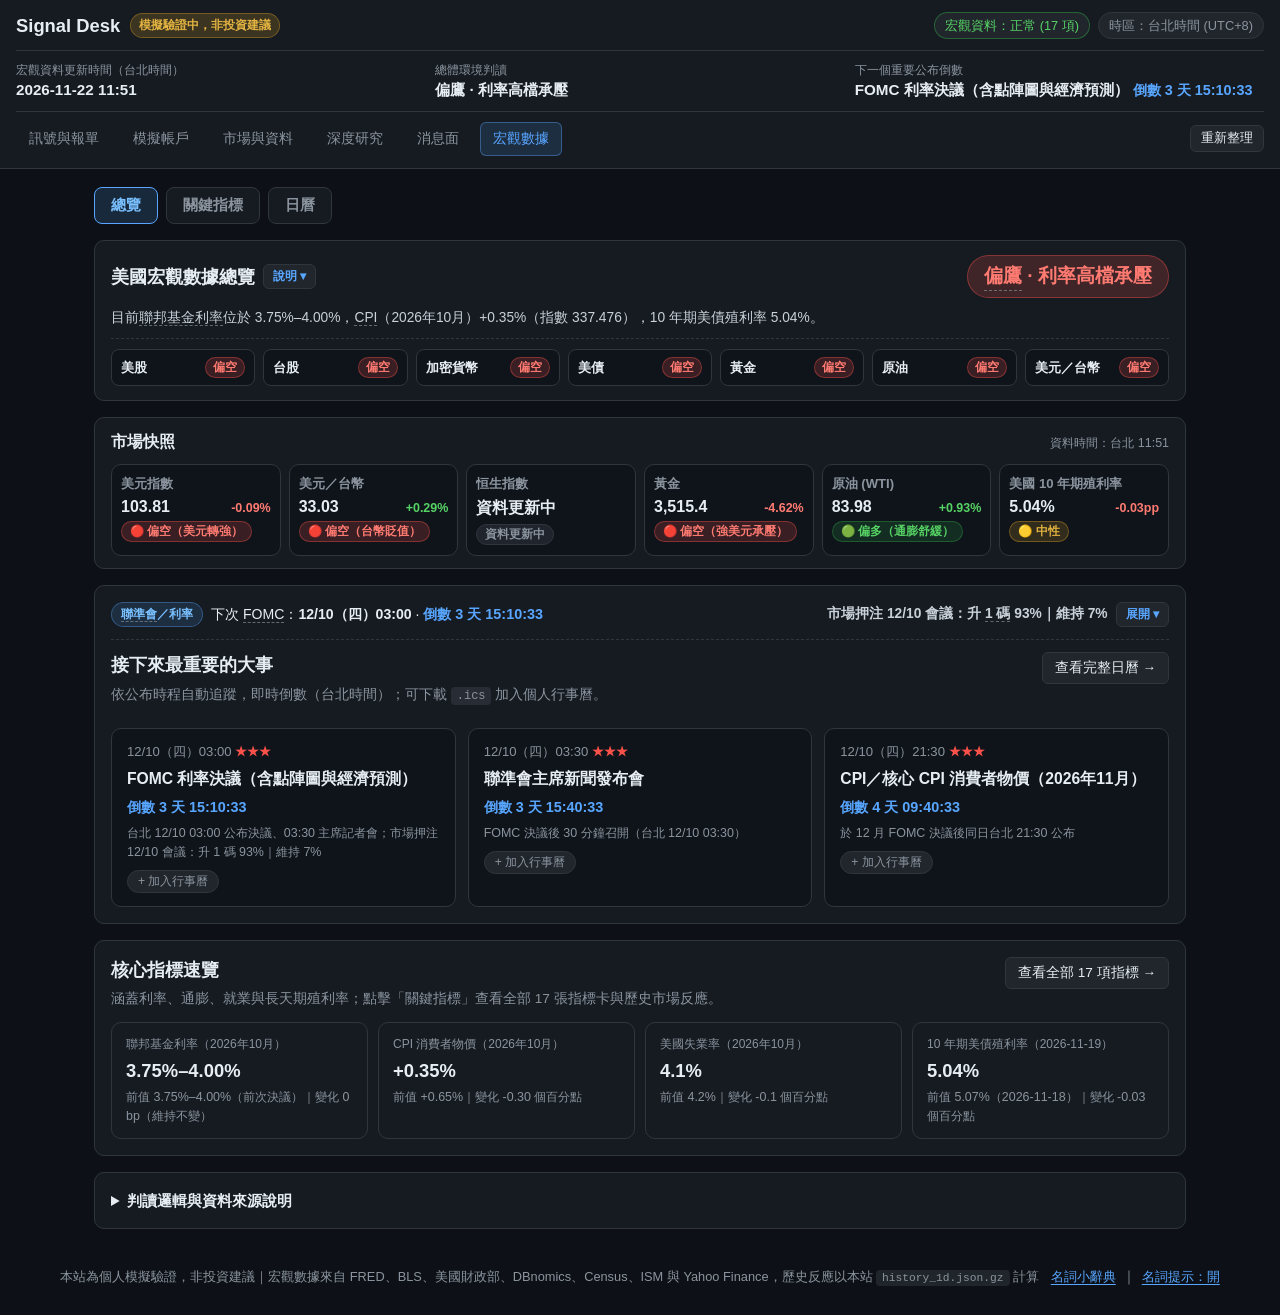
==== commit 2d514f10: "feat(news): pure time sorting, standalone highlights column, and active 15m dispatch (v=20261122c)" ====
--- a/macro.html
+++ b/macro.html
@@ -4,7 +4,7 @@
   <meta charset="UTF-8" />
   <meta name="viewport" content="width=device-width, initial-scale=1.0" />
   <title>宏觀數據｜Signal Desk 報單網站</title>
-  <link rel="stylesheet" href="./assets/style.css?v=20261122b" />
+  <link rel="stylesheet" href="./assets/style.css?v=20261122c" />
 </head>
 <body>
   <header class="topbar">
@@ -262,8 +262,8 @@
     </span>
   </footer>
 
-  <script src="./assets/config.js?v=20261122b"></script>
-  <script src="./assets/glossary.js?v=20261122b"></script>
-  <script src="./assets/macro.js?v=20261122b"></script>
+  <script src="./assets/config.js?v=20261122c"></script>
+  <script src="./assets/glossary.js?v=20261122c"></script>
+  <script src="./assets/macro.js?v=20261122c"></script>
 </body>
 </html>
--- a/assets/style.css
+++ b/assets/style.css
@@ -3375,4 +3375,123 @@
   }
 }
 
-
+/* 消息面兩欄佈局與獨立重點欄 */
+.news-layout-grid {
+  display: flex;
+  flex-direction: column;
+  gap: 16px;
+  align-items: stretch;
+}
+
+.news-main-column {
+  min-width: 0;
+}
+
+.news-highlights-column {
+  min-width: 0;
+}
+
+.news-highlights-header {
+  display: flex;
+  flex-direction: column;
+  gap: 4px;
+}
+
+.news-highlights-title-wrap {
+  display: flex;
+  align-items: center;
+  justify-content: space-between;
+}
+
+.news-highlights-title-wrap h2 {
+  margin: 0;
+  font-size: 1.15rem;
+}
+
+.news-highlights-arrow {
+  font-size: 0.95rem;
+  color: var(--muted);
+  transition: transform 0.2s ease;
+}
+
+.news-highlights-subtitle {
+  margin: 0;
+  font-size: 0.82rem;
+  color: var(--muted);
+}
+
+.news-highlights-body {
+  margin-top: 10px;
+}
+
+.news-highlight-row {
+  padding: 6px 8px;
+  font-size: 0.82rem;
+}
+
+/* 窄螢幕（< 1100px）：重點欄在主清單上方，預設收合 */
+@media (max-width: 1099.98px) {
+  .news-highlights-column {
+    order: -1;
+  }
+  .news-highlights-header {
+    cursor: pointer;
+    user-select: none;
+  }
+  .news-highlights-column.collapsed .news-highlights-body,
+  .news-highlights-column.collapsed .news-highlights-subtitle {
+    display: none;
+  }
+  .news-highlights-column.collapsed .news-highlights-arrow {
+    transform: rotate(-90deg);
+  }
+  .news-highlights-column.collapsed {
+    padding-bottom: 12px;
+  }
+}
+
+/* 桌機（≥ 1100px）：左欄約 68%，右欄約 32%，右欄 position: sticky 且欄內捲動 */
+@media (min-width: 1100px) {
+  .news-layout-grid {
+    display: grid;
+    grid-template-columns: 68fr 32fr;
+    gap: 16px;
+    align-items: start;
+  }
+  .news-main-column {
+    order: 1;
+  }
+  .news-highlights-column {
+    order: 2;
+    position: sticky;
+    top: 130px;
+    max-height: calc(100vh - 146px);
+    display: flex;
+    flex-direction: column;
+  }
+  .news-highlights-column.collapsed .news-highlights-body {
+    display: block !important;
+  }
+  .news-highlights-column.collapsed .news-highlights-subtitle {
+    display: block !important;
+  }
+  .news-highlights-header {
+    cursor: default;
+    user-select: auto;
+    flex-shrink: 0;
+  }
+  .news-highlights-arrow {
+    display: none;
+  }
+  .news-highlights-body {
+    overflow-y: auto;
+    -webkit-overflow-scrolling: touch;
+    flex: 1 1 auto;
+    min-height: 0;
+    margin-top: 10px;
+    padding-right: 4px;
+  }
+}
+
+
+
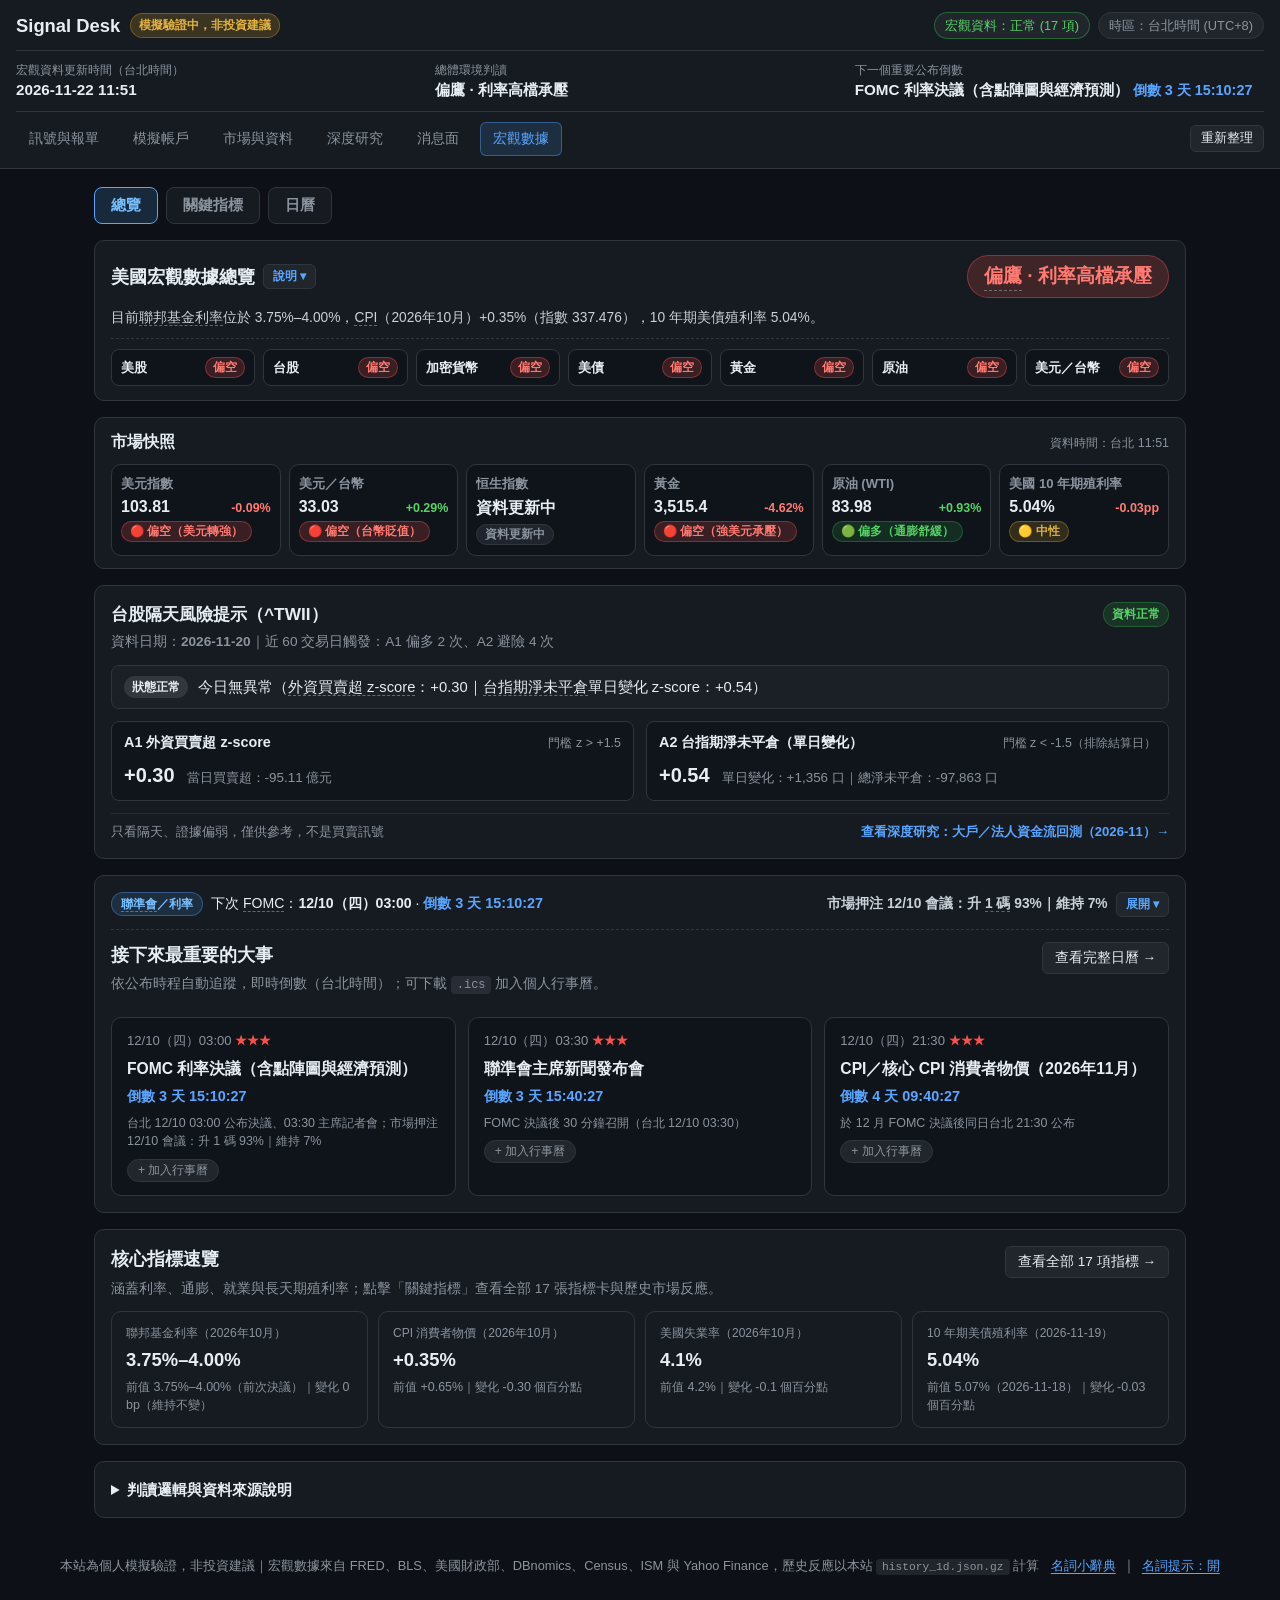
==== commit 58206327: "feat(flow_tw): publish flow signals research and Taiwan next-day risk hints (v=20261122d)" ====
--- a/macro.html
+++ b/macro.html
@@ -4,7 +4,7 @@
   <meta charset="UTF-8" />
   <meta name="viewport" content="width=device-width, initial-scale=1.0" />
   <title>宏觀數據｜Signal Desk 報單網站</title>
-  <link rel="stylesheet" href="./assets/style.css?v=20261122c" />
+  <link rel="stylesheet" href="./assets/style.css?v=20261122d" />
 </head>
 <body>
   <header class="topbar">
@@ -87,6 +87,8 @@
         </div>
       </section>
 
+      <div id="macro-flow-tw-slot"></div>
+
       <!-- (3) 聯準會／利率區：下次 FOMC 倒數＋FedWatch 單行摘要（預設收合）＋近期大事 -->
       <section class="card" id="macro-fed-section">
         <div class="macro-fedwatch-bar">
@@ -262,8 +264,9 @@
     </span>
   </footer>
 
-  <script src="./assets/config.js?v=20261122c"></script>
-  <script src="./assets/glossary.js?v=20261122c"></script>
-  <script src="./assets/macro.js?v=20261122c"></script>
+  <script src="./assets/config.js?v=20261122d"></script>
+  <script src="./assets/glossary.js?v=20261122d"></script>
+  <script src="./assets/flow_tw.js?v=20261122d"></script>
+  <script src="./assets/macro.js?v=20261122d"></script>
 </body>
 </html>
--- a/assets/style.css
+++ b/assets/style.css
@@ -995,9 +995,15 @@
 
 .research-toc {
   display: grid;
-  grid-template-columns: repeat(auto-fit, minmax(320px, 1fr));
+  grid-template-columns: 1fr;
   gap: 16px;
   margin: 16px 0 24px;
+}
+
+@media (min-width: 720px) {
+  .research-toc {
+    grid-template-columns: repeat(2, minmax(0, 1fr));
+  }
 }
 
 .research-toc-card {
@@ -3449,6 +3455,199 @@
     padding-bottom: 12px;
   }
 }
+/* 台股隔天風險提示小卡 (^TWII A1/A2) */
+.flow-tw-card {
+  display: flex;
+  flex-direction: column;
+  gap: 12px;
+}
+
+.flow-tw-card.is-compact {
+  background: rgba(22, 27, 34, 0.72);
+  border: 1px solid var(--border);
+  border-radius: 10px;
+  padding: 12px 14px;
+  margin-top: 10px;
+}
+
+.flow-tw-head {
+  display: flex;
+  justify-content: space-between;
+  align-items: flex-start;
+  gap: 12px;
+  flex-wrap: wrap;
+}
+
+.flow-tw-title {
+  margin: 0;
+  font-size: 1.08rem;
+}
+
+.flow-tw-sub {
+  margin: 4px 0 0;
+  font-size: 0.85rem;
+}
+
+.flow-tw-badges {
+  display: flex;
+  align-items: center;
+  gap: 8px;
+  flex-wrap: wrap;
+}
+
+.flow-tw-stale-note {
+  background: rgba(248, 81, 73, 0.12);
+  border: 1px solid rgba(248, 81, 73, 0.4);
+  color: #ff7b72;
+  border-radius: 8px;
+  padding: 8px 12px;
+  font-size: 0.84rem;
+}
+
+.flow-tw-alerts {
+  display: flex;
+  flex-direction: column;
+  gap: 8px;
+}
+
+.flow-tw-alert {
+  display: flex;
+  align-items: center;
+  gap: 10px;
+  flex-wrap: wrap;
+  padding: 10px 12px;
+  border-radius: 8px;
+  border: 1px solid var(--border);
+  background: rgba(255, 255, 255, 0.02);
+  font-size: 0.92rem;
+}
+
+.flow-tw-alert.is-bull {
+  background: rgba(46, 160, 67, 0.12);
+  border-color: rgba(46, 160, 67, 0.45);
+}
+
+.flow-tw-alert.is-bear {
+  background: rgba(248, 81, 73, 0.12);
+  border-color: rgba(248, 81, 73, 0.45);
+}
+
+.flow-tw-alert-badge {
+  font-size: 0.78rem;
+  font-weight: 700;
+  padding: 2px 8px;
+  border-radius: 999px;
+  background: rgba(139, 148, 158, 0.2);
+  color: var(--text);
+  white-space: nowrap;
+}
+
+.flow-tw-alert.is-bull .flow-tw-alert-badge {
+  background: rgba(46, 160, 67, 0.25);
+  color: #56d364;
+}
+
+.flow-tw-alert.is-bear .flow-tw-alert-badge {
+  background: rgba(248, 81, 73, 0.25);
+  color: #ff7b72;
+}
+
+.flow-tw-metrics-grid {
+  display: grid;
+  grid-template-columns: 1fr;
+  gap: 12px;
+}
+
+@media (min-width: 720px) {
+  .flow-tw-metrics-grid {
+    grid-template-columns: repeat(2, minmax(0, 1fr));
+  }
+}
+
+.flow-tw-metric-box {
+  background: rgba(13, 17, 23, 0.65);
+  border: 1px solid var(--border);
+  border-radius: 8px;
+  padding: 10px 12px;
+  display: flex;
+  flex-direction: column;
+  gap: 6px;
+}
+
+.flow-tw-metric-box.is-triggered-bull {
+  border-color: rgba(46, 160, 67, 0.55);
+}
+
+.flow-tw-metric-box.is-triggered-bear {
+  border-color: rgba(248, 81, 73, 0.55);
+}
+
+.flow-tw-metric-top {
+  display: flex;
+  justify-content: space-between;
+  align-items: center;
+  gap: 8px;
+  flex-wrap: wrap;
+}
+
+.flow-tw-metric-name {
+  font-weight: 600;
+  font-size: 0.9rem;
+}
+
+.flow-tw-metric-th {
+  font-size: 0.78rem;
+  color: var(--muted);
+}
+
+.flow-tw-metric-vals {
+  display: flex;
+  align-items: baseline;
+  gap: 12px;
+  flex-wrap: wrap;
+}
+
+.flow-tw-z {
+  font-size: 1.25rem;
+  font-variant-numeric: tabular-nums;
+}
+
+.flow-tw-raw {
+  font-size: 0.84rem;
+  color: var(--muted);
+}
+
+.flow-tw-footer {
+  display: flex;
+  justify-content: space-between;
+  align-items: center;
+  gap: 10px;
+  flex-wrap: wrap;
+  padding-top: 8px;
+  border-top: 1px solid rgba(48, 54, 61, 0.6);
+  font-size: 0.82rem;
+}
+
+.flow-tw-disclaimer {
+  color: var(--muted);
+}
+
+.flow-tw-research-link {
+  color: var(--accent);
+  text-decoration: none;
+  font-weight: 600;
+}
+
+.flow-tw-research-link:hover {
+  text-decoration: underline;
+}
+
+.flow-eff-table th,
+.flow-eff-table td {
+  white-space: normal;
+  vertical-align: top;
+  line-height: 1.45;
+}
 
 /* 桌機（≥ 1100px）：左欄約 68%，右欄約 32%，右欄 position: sticky 且欄內捲動 */
 @media (min-width: 1100px) {
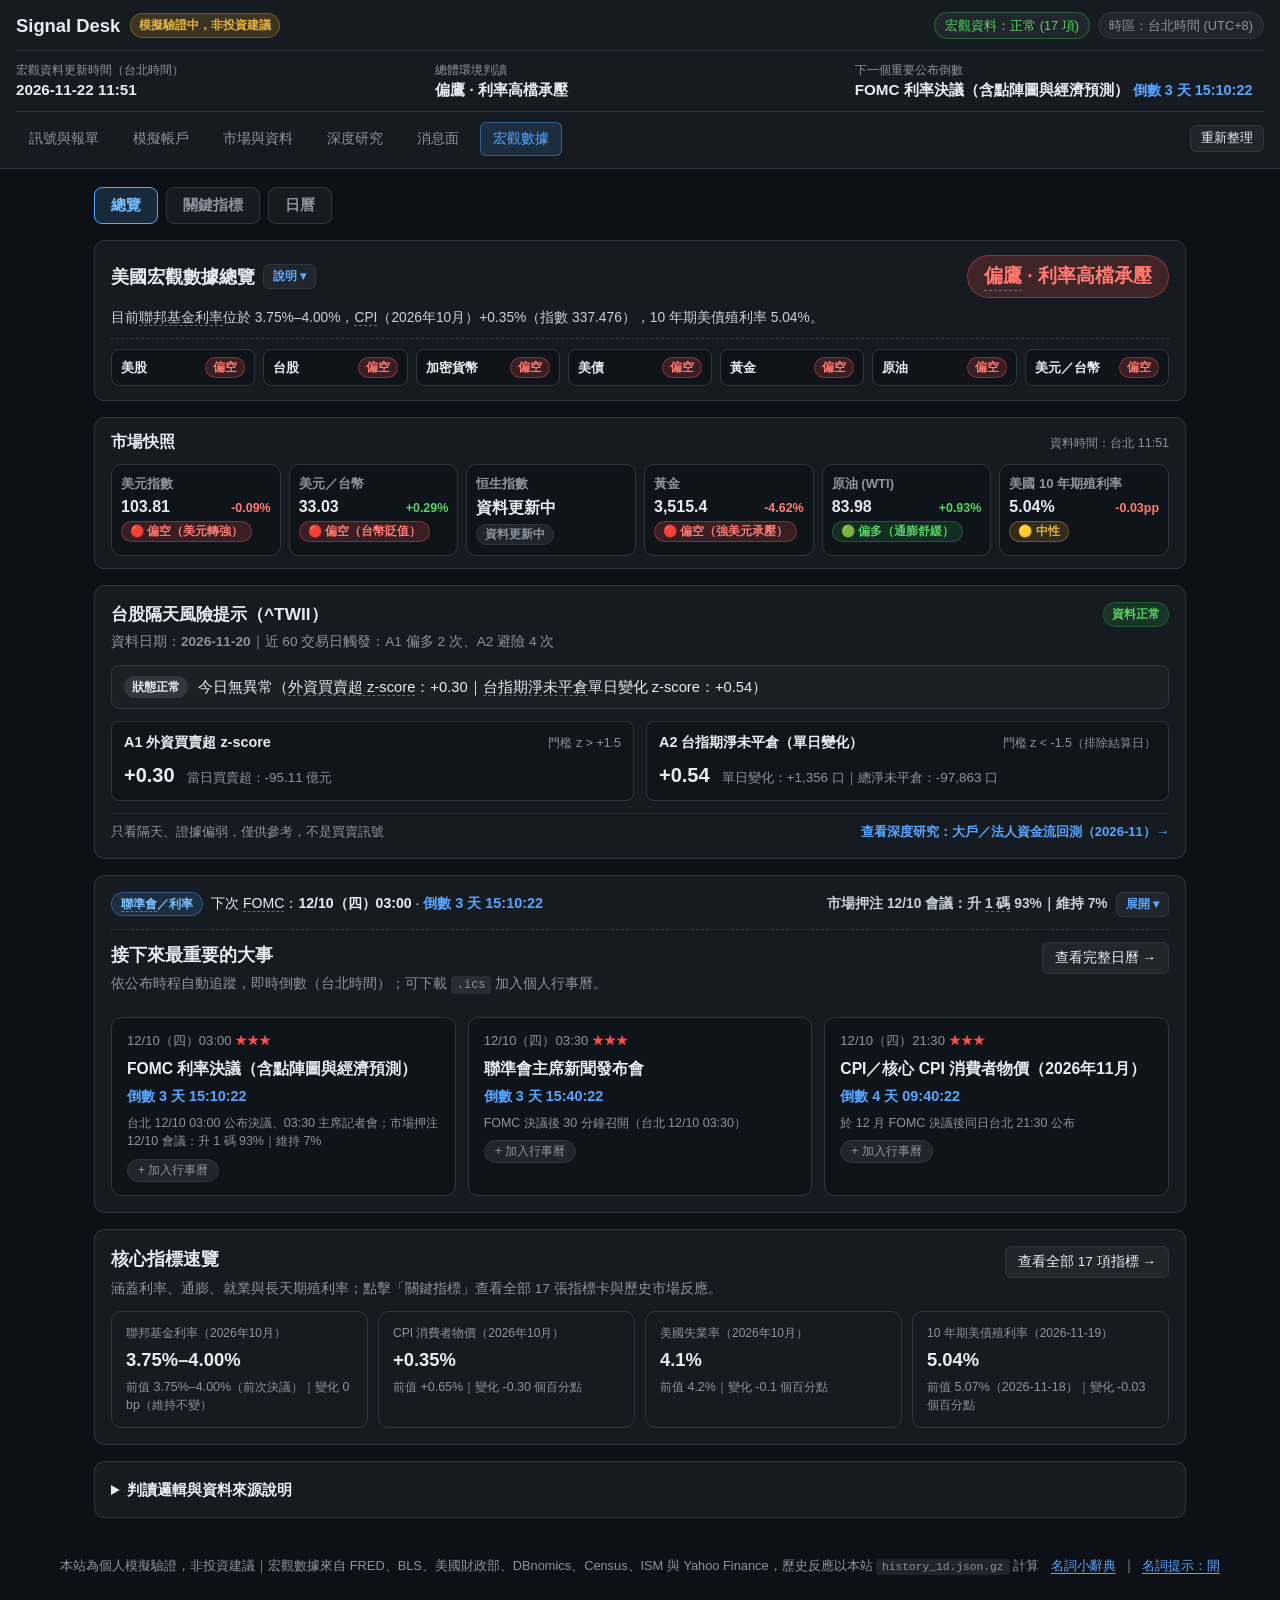
==== commit 18c64ba7: "feat(research): publish DCA vs Lump Sum vs Six Strategies 10y research article (#/research/dca_compa" ====
--- a/macro.html
+++ b/macro.html
@@ -4,7 +4,7 @@
   <meta charset="UTF-8" />
   <meta name="viewport" content="width=device-width, initial-scale=1.0" />
   <title>宏觀數據｜Signal Desk 報單網站</title>
-  <link rel="stylesheet" href="./assets/style.css?v=20261122d" />
+  <link rel="stylesheet" href="./assets/style.css?v=20261123a" />
 </head>
 <body>
   <header class="topbar">
@@ -264,9 +264,9 @@
     </span>
   </footer>
 
-  <script src="./assets/config.js?v=20261122d"></script>
-  <script src="./assets/glossary.js?v=20261122d"></script>
-  <script src="./assets/flow_tw.js?v=20261122d"></script>
-  <script src="./assets/macro.js?v=20261122d"></script>
+  <script src="./assets/config.js?v=20261123a"></script>
+  <script src="./assets/glossary.js?v=20261123a"></script>
+  <script src="./assets/flow_tw.js?v=20261123a"></script>
+  <script src="./assets/macro.js?v=20261123a"></script>
 </body>
 </html>
--- a/assets/style.css
+++ b/assets/style.css
@@ -3649,6 +3649,68 @@
   line-height: 1.45;
 }
 
+.dca-table th,
+.dca-table td,
+.dca-rolling-table th,
+.dca-rolling-table td {
+  white-space: normal;
+  vertical-align: middle;
+  line-height: 1.45;
+  padding: 8px 10px;
+}
+
+.dca-table th {
+  text-align: center;
+}
+
+.dca-table th:first-child,
+.dca-table td:first-child {
+  text-align: left;
+}
+
+.dca-cell {
+  display: flex;
+  flex-direction: column;
+  align-items: center;
+  justify-content: center;
+  gap: 2px;
+  font-variant-numeric: tabular-nums;
+}
+
+.dca-cell-ret {
+  font-weight: 700;
+  font-size: 0.88rem;
+}
+
+.dca-cell-dd {
+  color: var(--danger, #f85149);
+  font-size: 0.80rem;
+}
+
+.dca-cell-mar {
+  color: var(--muted, #8b949e);
+  font-size: 0.76rem;
+}
+
+.group-start-row td {
+  border-top: 2px solid var(--border, #30363d);
+}
+
+.research-details summary {
+  user-select: none;
+  cursor: pointer;
+}
+
+.research-details summary:hover {
+  filter: brightness(1.2);
+}
+
+@media (max-width: 768px) {
+  .dca-table.mobile-cards .dca-cell {
+    align-items: flex-end;
+  }
+}
+
 /* 桌機（≥ 1100px）：左欄約 68%，右欄約 32%，右欄 position: sticky 且欄內捲動 */
 @media (min-width: 1100px) {
   .news-layout-grid {
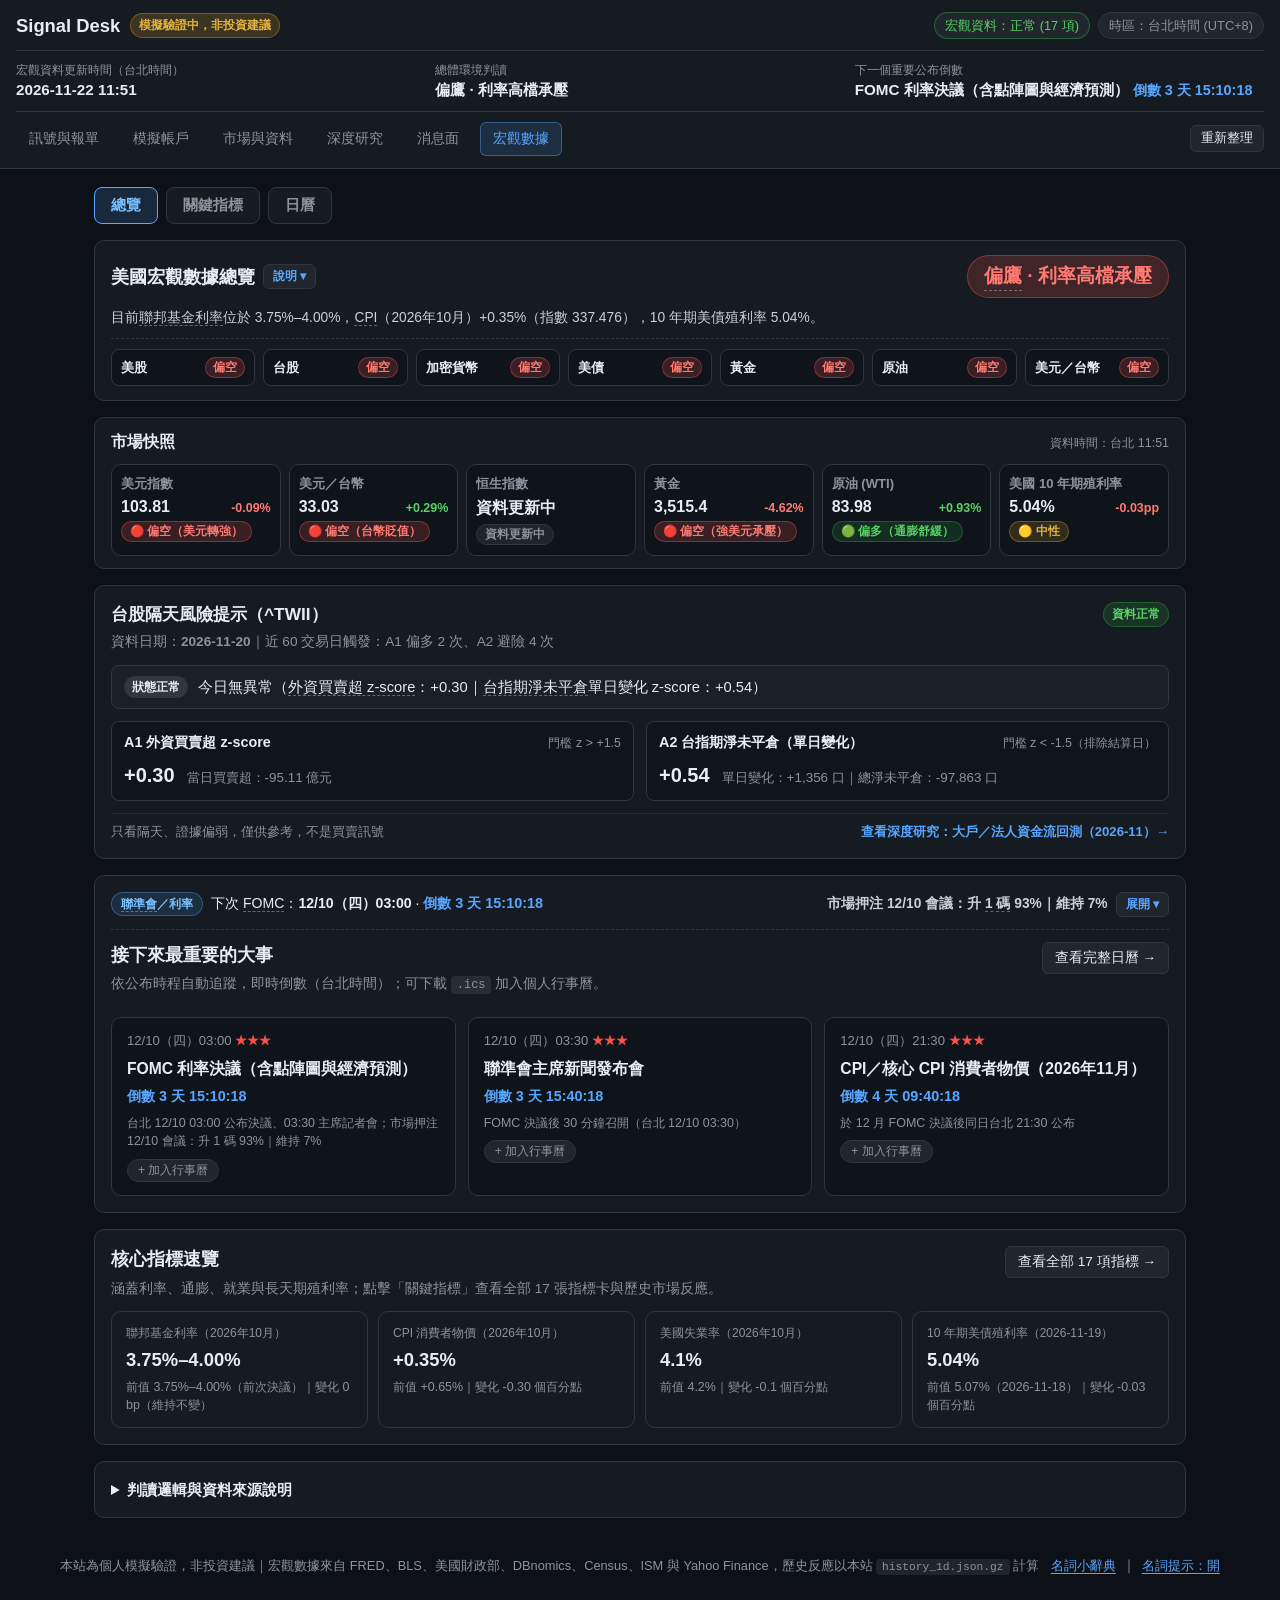
==== commit 0a58f837: "feat(research): publish US & TW leverage sweet-spot empirical study (#/research/leverage_study, v=20" ====
--- a/macro.html
+++ b/macro.html
@@ -4,7 +4,7 @@
   <meta charset="UTF-8" />
   <meta name="viewport" content="width=device-width, initial-scale=1.0" />
   <title>宏觀數據｜Signal Desk 報單網站</title>
-  <link rel="stylesheet" href="./assets/style.css?v=20261123a" />
+  <link rel="stylesheet" href="./assets/style.css?v=20261124a" />
 </head>
 <body>
   <header class="topbar">
@@ -264,9 +264,9 @@
     </span>
   </footer>
 
-  <script src="./assets/config.js?v=20261123a"></script>
-  <script src="./assets/glossary.js?v=20261123a"></script>
-  <script src="./assets/flow_tw.js?v=20261123a"></script>
-  <script src="./assets/macro.js?v=20261123a"></script>
+  <script src="./assets/config.js?v=20261124a"></script>
+  <script src="./assets/glossary.js?v=20261124a"></script>
+  <script src="./assets/flow_tw.js?v=20261124a"></script>
+  <script src="./assets/macro.js?v=20261124a"></script>
 </body>
 </html>
--- a/assets/style.css
+++ b/assets/style.css
@@ -3756,3 +3756,118 @@
 
 
 
+
+/* Article 6: Leverage Study */
+.lev-highlight-grid {
+  display: grid;
+  grid-template-columns: repeat(4, minmax(0, 1fr));
+  gap: 12px;
+  margin: 14px 0 18px;
+}
+
+.lev-highlight-card {
+  background: rgba(255, 255, 255, 0.03);
+  border: 1px solid var(--border, #30363d);
+  border-radius: 10px;
+  padding: 12px 14px;
+}
+
+.lev-card-label {
+  font-size: 0.78rem;
+  color: var(--muted, #8b949e);
+  margin-bottom: 4px;
+}
+
+.lev-card-value {
+  font-size: 1.15rem;
+  font-weight: 700;
+  color: var(--accent, #58a6ff);
+  margin-bottom: 6px;
+}
+
+.lev-card-desc {
+  font-size: 0.80rem;
+  line-height: 1.45;
+  color: var(--text, #c9d1d9);
+}
+
+.lev-controls-bar {
+  display: flex;
+  flex-wrap: wrap;
+  justify-content: space-between;
+  align-items: center;
+  gap: 10px;
+  margin-top: 10px;
+}
+
+.lev-btn-group {
+  display: flex;
+  flex-wrap: wrap;
+  gap: 6px;
+}
+
+.lev-filter-btn.active {
+  background: var(--accent, #58a6ff);
+  color: #0d1117;
+  border-color: var(--accent, #58a6ff);
+  font-weight: 700;
+}
+
+.lev-meta-strip {
+  display: flex;
+  flex-wrap: wrap;
+  gap: 14px;
+  margin-top: 10px;
+  padding: 8px 12px;
+  background: rgba(88, 166, 255, 0.06);
+  border-left: 3px solid var(--accent, #58a6ff);
+  border-radius: 6px;
+  font-size: 0.83rem;
+}
+
+.lev-sweet-row {
+  background: rgba(63, 185, 80, 0.07);
+}
+
+.lev-trap-box {
+  margin-top: 16px;
+  padding: 14px 16px;
+  background: rgba(248, 81, 73, 0.08);
+  border: 1px solid rgba(248, 81, 73, 0.35);
+  border-radius: 10px;
+}
+
+.lev-trap-box h3 {
+  margin: 0 0 8px;
+  font-size: 0.98rem;
+  color: var(--danger, #f85149);
+}
+
+.lev-trap-box p,
+.lev-trap-box li {
+  font-size: 0.86rem;
+  line-height: 1.55;
+}
+
+.lev-trap-box ul {
+  margin: 8px 0 0 18px;
+}
+
+.lev-conclusion-pills {
+  display: flex;
+  flex-wrap: wrap;
+  gap: 8px;
+  margin: 8px 0 4px;
+}
+
+@media (max-width: 900px) {
+  .lev-highlight-grid {
+    grid-template-columns: repeat(2, minmax(0, 1fr));
+  }
+}
+
+@media (max-width: 560px) {
+  .lev-highlight-grid {
+    grid-template-columns: 1fr;
+  }
+}
